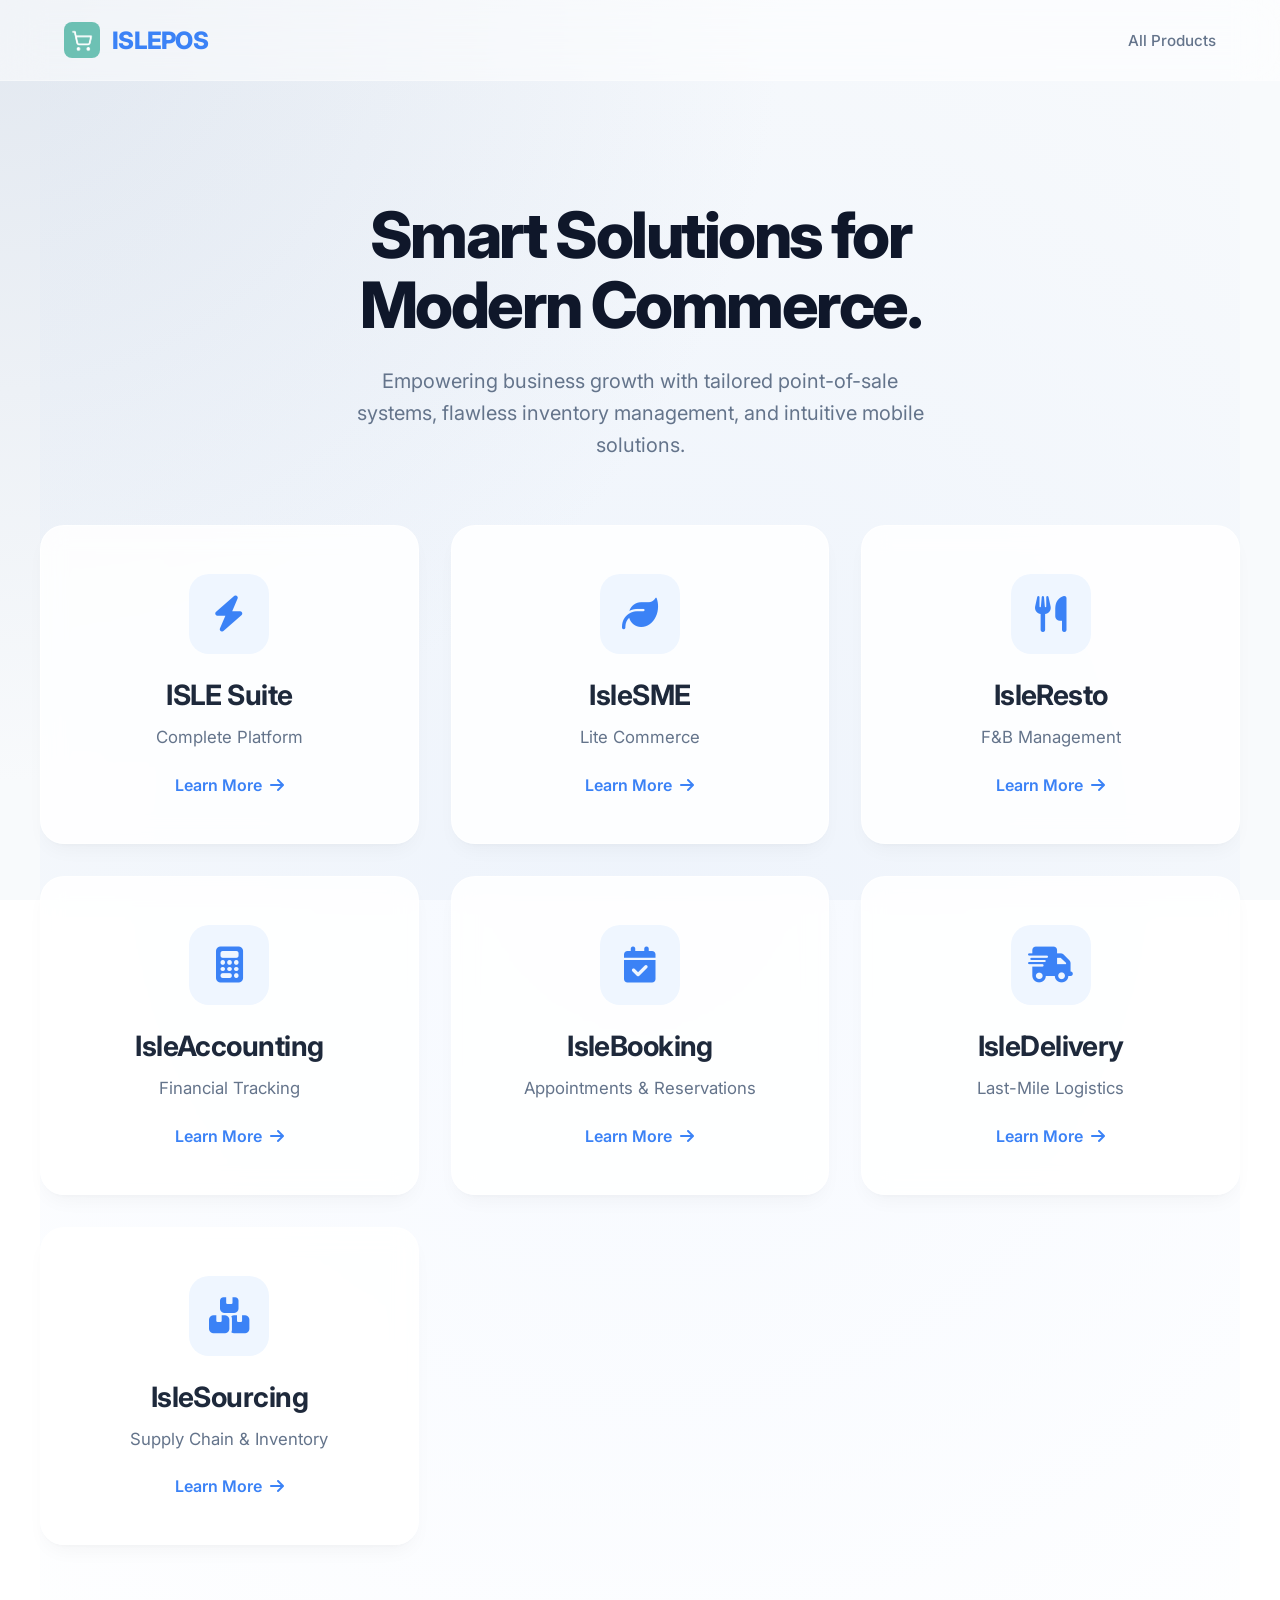
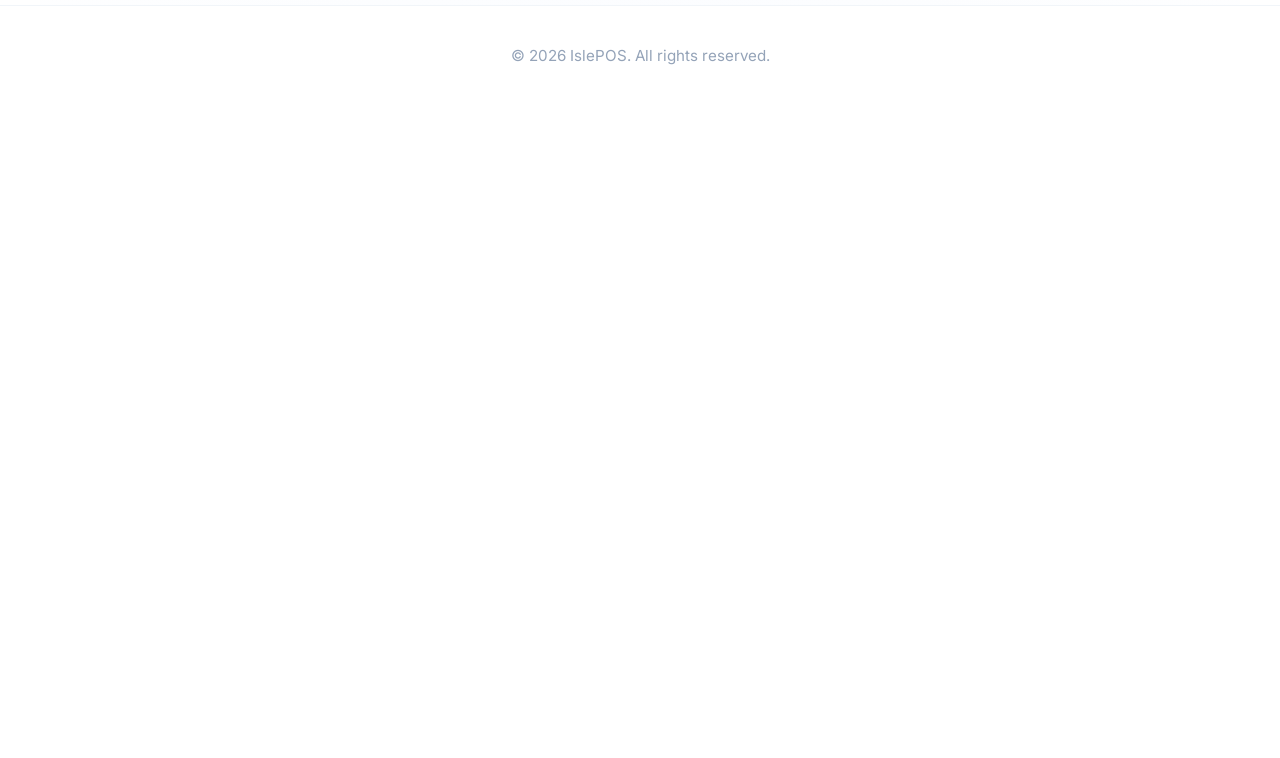
==== index.html @ 45c4bc96 "style: aggressive mobile zoom fix for homepage" ====
<!DOCTYPE html>
<html lang="en">
<head>
    <meta charset="UTF-8">
    <meta name="viewport" content="width=device-width, initial-scale=1.0, maximum-scale=1.0, user-scalable=no, shrink-to-fit=no">
    <title>IslePOS | Smart Solutions for Modern Commerce</title>
    
    <!-- Primary Meta Tags -->
    <meta name="title" content="IslePOS | Smart Solutions for Modern Commerce">
    <meta name="description" content="Empowering your business with seamless point-of-sale and retail management tools. Explore IslePOS and IsleSME.">
    <link rel="canonical" href="https://islepos.com/">
    
    <!-- Open Graph / Facebook -->
    <meta property="og:type" content="website">
    <meta property="og:url" content="https://islepos.com/">
    <meta property="og:title" content="IslePOS | Smart Solutions for Modern Commerce">
    <meta property="og:description" content="Empowering your business with seamless point-of-sale and retail management tools. Explore IslePOS and IsleSME.">
    <meta property="og:image" content="assets/images/islepos_hero.png">
    
    <!-- Twitter -->
    <meta property="twitter:card" content="summary_large_image">
    <meta property="twitter:url" content="https://islepos.com/">
    <meta property="twitter:title" content="IslePOS | Smart Solutions for Modern Commerce">
    <meta property="twitter:description" content="Empowering your business with seamless point-of-sale and retail management tools. Explore IslePOS and IsleSME.">
    <meta property="twitter:image" content="assets/images/islepos_hero.png">

    <!-- Fonts and Icons -->
    <link rel="preconnect" href="https://fonts.googleapis.com">
    <link rel="preconnect" href="https://fonts.gstatic.com" crossorigin>
    <link href="https://fonts.googleapis.com/css2?family=Inter:wght@300;400;500;600;700;800&display=swap" rel="stylesheet">
    <link rel="stylesheet" href="https://cdnjs.cloudflare.com/ajax/libs/font-awesome/6.4.0/css/all.min.css">
    
    <link rel="icon" type="image/png" href="assets/images/logo.png">
    <!-- Custom CSS -->
    <link rel="stylesheet" href="assets/css/style.css">
</head>
<body class="home-page">

    <nav><div class="nav-container">
        <a href="/" class="logo-mark"><img src="assets/images/logo.png" alt="IslePOS Logo" class="site-logo"> ISLEPOS</a>
        <div class="nav-links">
            <a href="/">All Products</a>
        </div>
    </div></nav>
    
    <div class="container hero">
        <h1>Smart Solutions for <br>Modern Commerce.</h1>
        <p class="subtitle">Empowering business growth with tailored point-of-sale systems, flawless inventory management, and intuitive mobile solutions.</p>
        
        <div class="grid">
            <a href="/islepos.html" class="card">
                <div class="icon-box"><i class="fa-solid fa-bolt"></i></div>
                <h3>ISLE Suite</h3>
                <p>Complete Platform</p>
                <span class="btn-link">Learn More <i class="fa-solid fa-arrow-right"></i></span>
            </a>
            
            <a href="/islesme.html" class="card">
                <div class="icon-box"><i class="fa-solid fa-leaf"></i></div>
                <h3>IsleSME</h3>
                <p>Lite Commerce</p>
                <span class="btn-link">Learn More <i class="fa-solid fa-arrow-right"></i></span>
            </a>

            <a href="/isleresto.html" class="card">
                <div class="icon-box"><i class="fa-solid fa-utensils"></i></div>
                <h3>IsleResto</h3>
                <p>F&B Management</p>
                <span class="btn-link">Learn More <i class="fa-solid fa-arrow-right"></i></span>
            </a>

            <a href="/isleaccounting.html" class="card">
                <div class="icon-box"><i class="fa-solid fa-calculator"></i></div>
                <h3>IsleAccounting</h3>
                <p>Financial Tracking</p>
                <span class="btn-link">Learn More <i class="fa-solid fa-arrow-right"></i></span>
            </a>

            <a href="/islebooking.html" class="card">
                <div class="icon-box"><i class="fa-solid fa-calendar-check"></i></div>
                <h3>IsleBooking</h3>
                <p>Appointments & Reservations</p>
                <span class="btn-link">Learn More <i class="fa-solid fa-arrow-right"></i></span>
            </a>

            <a href="/isledelivery.html" class="card">
                <div class="icon-box"><i class="fa-solid fa-truck-fast"></i></div>
                <h3>IsleDelivery</h3>
                <p>Last-Mile Logistics</p>
                <span class="btn-link">Learn More <i class="fa-solid fa-arrow-right"></i></span>
            </a>

            <a href="/islesourcing.html" class="card">
                <div class="icon-box"><i class="fa-solid fa-boxes-stacked"></i></div>
                <h3>IsleSourcing</h3>
                <p>Supply Chain & Inventory</p>
                <span class="btn-link">Learn More <i class="fa-solid fa-arrow-right"></i></span>
            </a>
        </div>
    </div>

    <footer>
        <div class="container">
            &copy; <script>document.write(new Date().getFullYear())</script> IslePOS. All rights reserved.
        </div>
    </footer>

</body>
</html>
---- assets/css/style.css ----
:root {
    --primary: #0f172a;
    --secondary: #1e293b;
    --accent: #3b82f6;
    --accent-hover: #2563eb;
    --bg: #f8fafc;
    --card-bg: rgba(255, 255, 255, 0.85);
    --text-muted: #64748b;
    --gradient-start: #e2e8f0;
    --gradient-end: #f8fafc;
}

* { margin: 0; padding: 0; box-sizing: border-box; }

html, body {
    width: 100%;
    margin: 0;
    padding: 0;
    overflow-x: hidden;
    position: relative;
    -webkit-text-size-adjust: 100%;
}

body {
    font-family: 'Inter', sans-serif;
    background: radial-gradient(circle at top left, var(--gradient-start) 0%, var(--gradient-end) 50%);
    background-attachment: fixed;
    color: var(--primary);
    min-height: 100vh;
    display: flex;
    flex-direction: column;
    scroll-behavior: smooth;
    padding-top: 100px; /* Increased offset for fixed header */
}

.container {
    max-width: 1200px;
    margin: 0 auto;
    padding: 0 24px;
    width: 100%;
}

nav {
    position: fixed;
    top: 0;
    left: 0;
    right: 0;
    z-index: 1000;
    background: rgba(255, 255, 255, 0.5); /* 50% white glass */
    backdrop-filter: blur(20px);
    -webkit-backdrop-filter: blur(20px);
    border-bottom: 1px solid rgba(255, 255, 255, 0.3);
    transition: all 0.3s ease;
}

.nav-container {
    display: flex;
    justify-content: space-between;
    align-items: center;
    padding: 0 24px;
    height: 80px;
    max-width: 1200px;
    margin: 0 auto;
    width: 100%;
}

/* Main navigation wrapper */

.logo-mark {
    font-weight: 800;
    font-size: 1.5rem;
    letter-spacing: -0.03em;
    color: var(--accent);
    text-decoration: none;
    display: inline-flex;
    align-items: center;
    gap: 12px;
    transition: transform 0.2s;
}

.site-logo {
    width: 36px;
    height: 36px;
    object-fit: contain;
    border-radius: 8px; /* optional, to clean up edges */
}

.logo-mark:hover {
    transform: scale(1.02);
}

.nav-links {
    display: flex;
    gap: 32px;
    align-items: center;
}

.nav-links a {
    text-decoration: none;
    color: var(--text-muted);
    font-weight: 500;
    transition: color 0.2s;
    font-size: 0.95rem;
}

.nav-links a:hover, .nav-links a.active {
    color: var(--primary);
}

.hero {
    text-align: center;
    padding: 100px 0 60px 0;
    position: relative;
    width: 100%;
    overflow: visible; /* Changed from hidden to avoid clipping shadows */
}

.hero::before {
    content: '';
    position: absolute;
    top: -50%; left: 0; width: 100%; height: 200%;
    background: radial-gradient(circle at center, rgba(59,130,246,0.05) 0%, rgba(0,0,0,0) 70%);
    z-index: -1; pointer-events: none;
}

h1 {
    font-size: 4rem;
    font-weight: 800;
    letter-spacing: -0.04em;
    margin-bottom: 24px;
    color: var(--primary);
    line-height: 1.1;
}

.subtitle {
    font-size: 1.25rem;
    color: var(--text-muted);
    line-height: 1.6;
    max-width: 600px;
    margin: 0 auto 64px auto;
}

.grid {
    display: grid;
    grid-template-columns: repeat(auto-fit, minmax(300px, 1fr));
    gap: 32px;
    width: 100%;
}

.card {
    background: var(--card-bg);
    backdrop-filter: blur(12px);
    -webkit-backdrop-filter: blur(12px);
    border: 1px solid rgba(255, 255, 255, 0.7);
    padding: 48px 40px;
    border-radius: 24px;
    text-decoration: none;
    color: inherit;
    transition: all 0.4s cubic-bezier(0.16, 1, 0.3, 1);
    display: flex;
    flex-direction: column;
    align-items: center;
    box-shadow: 0 10px 20px -5px rgba(0, 0, 0, 0.04), 0 4px 6px -4px rgba(0, 0, 0, 0.04);
    text-align: center;
    position: relative;
    overflow: hidden;
    flex-grow: 1;
}

.card::before {
    content: '';
    position: absolute;
    top: 0; left: 0; right: 0; height: 4px;
    background: var(--accent);
    opacity: 0;
    transition: opacity 0.3s;
}

.card:hover {
    transform: translateY(-8px);
    background: #ffffff;
    box-shadow: 0 25px 50px -12px rgba(0, 0, 0, 0.12);
    border-color: rgba(59, 130, 246, 0.2);
}

.card:hover::before {
    opacity: 1;
}

.icon-box {
    width: 80px;
    height: 80px;
    background: #eff6ff;
    color: var(--accent);
    border-radius: 20px;
    display: flex;
    align-items: center;
    justify-content: center;
    font-size: 2.25rem;
    margin-bottom: 24px;
    transition: all 0.4s ease;
}

.card:hover .icon-box { background: var(--accent); color: white; transform: scale(1.1) rotate(5deg); }

.card h3 { font-size: 1.75rem; font-weight: 700; margin-bottom: 12px; color: var(--secondary); letter-spacing: -0.02em; }
.card p { font-size: 1.05rem; color: var(--text-muted); line-height: 1.6; margin-bottom: 24px; }
.card .btn-link { font-weight: 600; color: var(--accent); display: inline-flex; align-items: center; gap: 8px; margin-top: auto; }
.card:hover .btn-link { color: var(--accent-hover); }

/* Details Pages Styling */
.page-header {
    padding: 80px 0 60px 0;
    display: grid;
    grid-template-columns: 1fr 1fr;
    gap: 64px;
    align-items: center;
}

.page-header h1 { font-size: 3.5rem; text-align: left; }
.page-header .subtitle { margin-left: 0; text-align: left; max-width: 100%; margin-bottom: 32px; }

.image-wrapper {
    position: relative;
    border-radius: 32px;
    overflow: hidden;
    box-shadow: 0 25px 50px -12px rgba(0, 0, 0, 0.2);
    transition: transform 0.5s cubic-bezier(0.16, 1, 0.3, 1);
}

.image-wrapper:hover {
    transform: scale(1.02);
}

.image-wrapper img {
    width: 100%;
    height: auto;
    border-radius: 32px;
    display: block;
    object-fit: cover;
    aspect-ratio: 4/3;
}

.cta-btn {
    display: inline-flex;
    align-items: center;
    justify-content: center;
    padding: 16px 32px;
    background: var(--accent);
    color: white;
    font-weight: 600;
    font-size: 1.1rem;
    border-radius: 12px;
    text-decoration: none;
    transition: all 0.3s;
    box-shadow: 0 4px 14px 0 rgba(59, 130, 246, 0.39);
}

.cta-btn i { margin-left: 8px; transition: transform 0.3s; }
.cta-btn:hover {
    background: var(--accent-hover);
    transform: translateY(-2px);
    box-shadow: 0 6px 20px rgba(59, 130, 246, 0.23);
}
.cta-btn:hover i { transform: translateX(4px); }

.features {
    background: white;
    padding: 100px 0;
    border-radius: 48px 48px 0 0;
    flex-grow: 1;
    box-shadow: 0 -10px 40px rgba(0, 0, 0, 0.03);
    margin-top: 40px;
}

.section-title {
    text-align: center;
    font-size: 2.5rem;
    color: var(--secondary);
    margin-bottom: 64px;
    letter-spacing: -0.03em;
}

.features-grid {
    display: grid;
    grid-template-columns: repeat(auto-fit, minmax(280px, 1fr));
    gap: 48px 32px;
}

.feature-item {
    display: flex;
    align-items: flex-start;
    gap: 20px;
}

.feature-item .icon {
    width: 56px;
    height: 56px;
    flex-shrink: 0;
    background: #eff6ff;
    color: var(--accent);
    border-radius: 16px;
    display: flex;
    align-items: center;
    justify-content: center;
    font-size: 1.5rem;
}

.feature-text h4 { font-size: 1.25rem; font-weight: 700; margin-bottom: 10px; color: var(--secondary); }
.feature-text p { color: var(--text-muted); font-size: 1.05rem; line-height: 1.6; }

footer {
    background: white;
    padding: 40px 0;
    text-align: center;
    color: #94a3b8;
    font-size: 0.95rem;
    border-top: 1px solid #f1f5f9;
}

@media (max-width: 900px) {
    .page-header { grid-template-columns: 1fr; text-align: center; padding: 40px 0; gap: 40px; }
    .page-header h1 { text-align: center; font-size: 2.5rem; }
    .page-header .subtitle { text-align: center; margin: 0 auto 32px auto; font-size: 1.1rem; }
    
    .hero { padding: 40px 0; }
    .hero h1 { font-size: 2.5rem !important; text-align: center; }
    .hero .subtitle { font-size: 1.1rem !important; text-align: center; margin: 0 auto 48px auto; }

    h1 { font-size: 2.5rem !important; word-break: break-word; }
    h1 br { display: none; }
    .nav-links { display: none; }
    .container { padding: 0 20px; width: 100%; box-sizing: border-box; }
    .grid { grid-template-columns: 1fr; } /* Force single column on mobile for safety */
    .card { padding: 40px 24px; width: 100%; }
}

@media (max-width: 480px) {
    h1 { font-size: 2rem !important; }
    .subtitle { font-size: 1rem !important; }
    .nav-container { height: 72px; }
    body { padding-top: 72px; }
    .hero { padding: 30px 0; }
    .container { padding: 0 16px; }
}
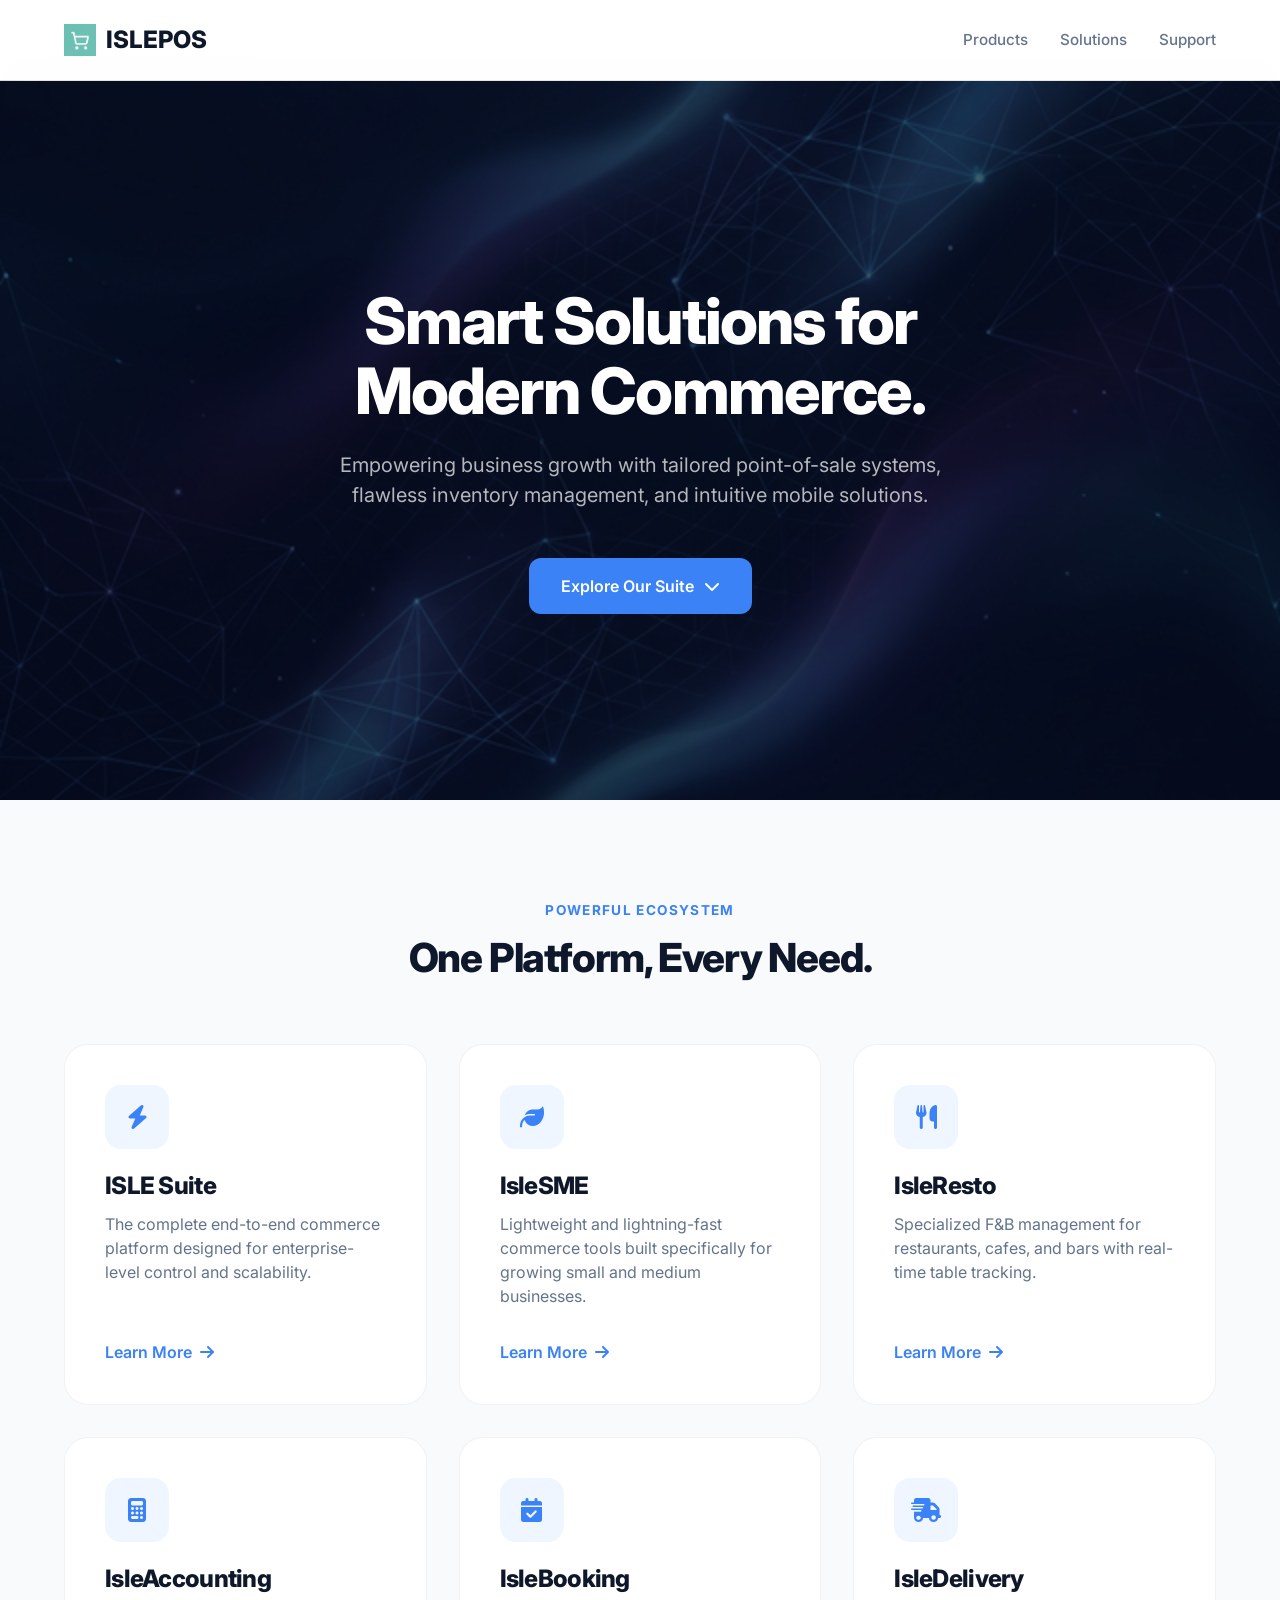
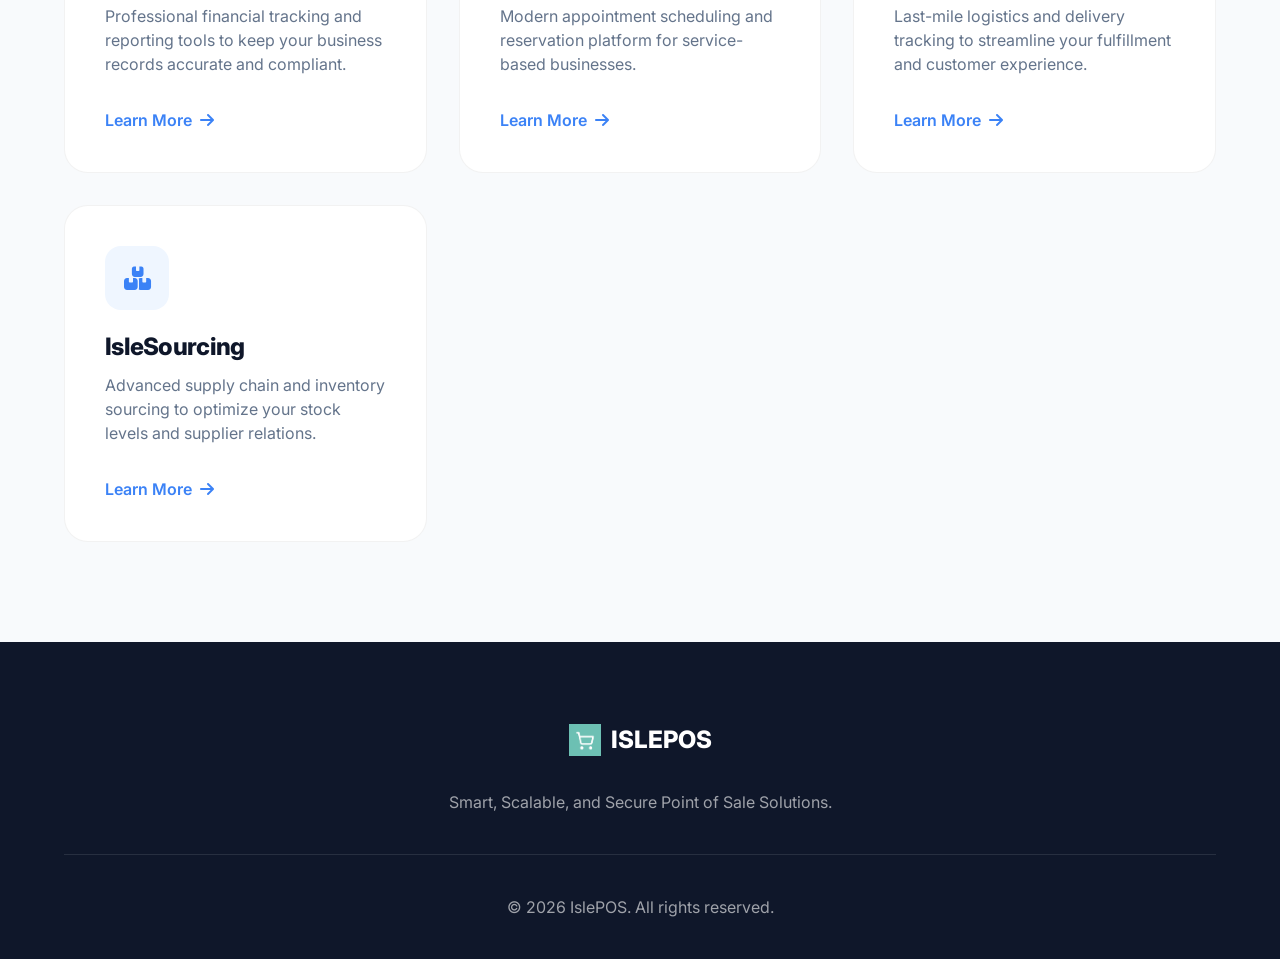
==== commit bf1d481b: "feat: complete overhaul of landing page with premium look and hero imagery" ====
--- a/index.html
+++ b/index.html
@@ -7,101 +7,124 @@
     
     <!-- Primary Meta Tags -->
     <meta name="title" content="IslePOS | Smart Solutions for Modern Commerce">
-    <meta name="description" content="Empowering your business with seamless point-of-sale and retail management tools. Explore IslePOS and IsleSME.">
+    <meta name="description" content="Empowering your business with seamless point-of-sale and retail management tools. Explore IslePOS, IsleSME, and more.">
     <link rel="canonical" href="https://islepos.com/">
     
     <!-- Open Graph / Facebook -->
     <meta property="og:type" content="website">
     <meta property="og:url" content="https://islepos.com/">
     <meta property="og:title" content="IslePOS | Smart Solutions for Modern Commerce">
-    <meta property="og:description" content="Empowering your business with seamless point-of-sale and retail management tools. Explore IslePOS and IsleSME.">
+    <meta property="og:description" content="Empowering your business with seamless point-of-sale and retail management tools. Explore IslePOS, IsleSME, and more.">
     <meta property="og:image" content="assets/images/islepos_hero.png">
     
-    <!-- Twitter -->
-    <meta property="twitter:card" content="summary_large_image">
-    <meta property="twitter:url" content="https://islepos.com/">
-    <meta property="twitter:title" content="IslePOS | Smart Solutions for Modern Commerce">
-    <meta property="twitter:description" content="Empowering your business with seamless point-of-sale and retail management tools. Explore IslePOS and IsleSME.">
-    <meta property="twitter:image" content="assets/images/islepos_hero.png">
-
     <!-- Fonts and Icons -->
     <link rel="preconnect" href="https://fonts.googleapis.com">
     <link rel="preconnect" href="https://fonts.gstatic.com" crossorigin>
-    <link href="https://fonts.googleapis.com/css2?family=Inter:wght@300;400;500;600;700;800&display=swap" rel="stylesheet">
+    <link href="https://fonts.googleapis.com/css2?family=Inter:wght@400;500;600;700;800&display=swap" rel="stylesheet">
     <link rel="stylesheet" href="https://cdnjs.cloudflare.com/ajax/libs/font-awesome/6.4.0/css/all.min.css">
     
     <link rel="icon" type="image/png" href="assets/images/logo.png">
-    <!-- Custom CSS -->
     <link rel="stylesheet" href="assets/css/style.css">
 </head>
 <body class="home-page">
 
-    <nav><div class="nav-container">
-        <a href="/" class="logo-mark"><img src="assets/images/logo.png" alt="IslePOS Logo" class="site-logo"> ISLEPOS</a>
-        <div class="nav-links">
-            <a href="/">All Products</a>
+    <nav>
+        <div class="nav-container">
+            <a href="/" class="logo-mark">
+                <img src="assets/images/logo.png" alt="IslePOS Logo" class="site-logo"> 
+                ISLEPOS
+            </a>
+            <div class="nav-links">
+                <a href="#suite">Products</a>
+                <a href="/islepos.html">Solutions</a>
+                <a href="mailto:contact@islepos.com">Support</a>
+            </div>
         </div>
-    </div></nav>
-    
-    <div class="container hero">
-        <h1>Smart Solutions for <br>Modern Commerce.</h1>
-        <p class="subtitle">Empowering business growth with tailored point-of-sale systems, flawless inventory management, and intuitive mobile solutions.</p>
-        
-        <div class="grid">
-            <a href="/islepos.html" class="card">
-                <div class="icon-box"><i class="fa-solid fa-bolt"></i></div>
-                <h3>ISLE Suite</h3>
-                <p>Complete Platform</p>
-                <span class="btn-link">Learn More <i class="fa-solid fa-arrow-right"></i></span>
-            </a>
+    </nav>
+
+    <section class="hero-section">
+        <img src="assets/images/hero-bg.png" alt="" class="hero-bg">
+        <div class="container hero-content">
+            <h1>Smart Solutions for Modern Commerce.</h1>
+            <p class="subtitle">Empowering business growth with tailored point-of-sale systems, flawless inventory management, and intuitive mobile solutions.</p>
+            <a href="#suite" class="cta-btn">Explore Our Suite <i class="fa-solid fa-chevron-down" style="margin-left: 10px;"></i></a>
+        </div>
+    </section>
+
+    <section id="suite" class="product-section">
+        <div class="container">
+            <span class="section-tag">Powerful Ecosystem</span>
+            <h2 class="section-title">One Platform, Every Need.</h2>
             
-            <a href="/islesme.html" class="card">
-                <div class="icon-box"><i class="fa-solid fa-leaf"></i></div>
-                <h3>IsleSME</h3>
-                <p>Lite Commerce</p>
-                <span class="btn-link">Learn More <i class="fa-solid fa-arrow-right"></i></span>
-            </a>
+            <div class="grid">
+                <!-- ISLE Suite -->
+                <a href="/islepos.html" class="card">
+                    <div class="icon-box"><i class="fa-solid fa-bolt"></i></div>
+                    <h3>ISLE Suite</h3>
+                    <p>The complete end-to-end commerce platform designed for enterprise-level control and scalability.</p>
+                    <span class="learn-more">Learn More <i class="fa-solid fa-arrow-right"></i></span>
+                </a>
+                
+                <!-- IsleSME -->
+                <a href="/islesme.html" class="card">
+                    <div class="icon-box"><i class="fa-solid fa-leaf"></i></div>
+                    <h3>IsleSME</h3>
+                    <p>Lightweight and lightning-fast commerce tools built specifically for growing small and medium businesses.</p>
+                    <span class="learn-more">Learn More <i class="fa-solid fa-arrow-right"></i></span>
+                </a>
 
-            <a href="/isleresto.html" class="card">
-                <div class="icon-box"><i class="fa-solid fa-utensils"></i></div>
-                <h3>IsleResto</h3>
-                <p>F&B Management</p>
-                <span class="btn-link">Learn More <i class="fa-solid fa-arrow-right"></i></span>
-            </a>
+                <!-- IsleResto -->
+                <a href="/isleresto.html" class="card">
+                    <div class="icon-box"><i class="fa-solid fa-utensils"></i></div>
+                    <h3>IsleResto</h3>
+                    <p>Specialized F&B management for restaurants, cafes, and bars with real-time table tracking.</p>
+                    <span class="learn-more">Learn More <i class="fa-solid fa-arrow-right"></i></span>
+                </a>
 
-            <a href="/isleaccounting.html" class="card">
-                <div class="icon-box"><i class="fa-solid fa-calculator"></i></div>
-                <h3>IsleAccounting</h3>
-                <p>Financial Tracking</p>
-                <span class="btn-link">Learn More <i class="fa-solid fa-arrow-right"></i></span>
-            </a>
+                <!-- IsleAccounting -->
+                <a href="/isleaccounting.html" class="card">
+                    <div class="icon-box"><i class="fa-solid fa-calculator"></i></div>
+                    <h3>IsleAccounting</h3>
+                    <p>Professional financial tracking and reporting tools to keep your business records accurate and compliant.</p>
+                    <span class="learn-more">Learn More <i class="fa-solid fa-arrow-right"></i></span>
+                </a>
 
-            <a href="/islebooking.html" class="card">
-                <div class="icon-box"><i class="fa-solid fa-calendar-check"></i></div>
-                <h3>IsleBooking</h3>
-                <p>Appointments & Reservations</p>
-                <span class="btn-link">Learn More <i class="fa-solid fa-arrow-right"></i></span>
-            </a>
+                <!-- IsleBooking -->
+                <a href="/islebooking.html" class="card">
+                    <div class="icon-box"><i class="fa-solid fa-calendar-check"></i></div>
+                    <h3>IsleBooking</h3>
+                    <p>Modern appointment scheduling and reservation platform for service-based businesses.</p>
+                    <span class="learn-more">Learn More <i class="fa-solid fa-arrow-right"></i></span>
+                </a>
 
-            <a href="/isledelivery.html" class="card">
-                <div class="icon-box"><i class="fa-solid fa-truck-fast"></i></div>
-                <h3>IsleDelivery</h3>
-                <p>Last-Mile Logistics</p>
-                <span class="btn-link">Learn More <i class="fa-solid fa-arrow-right"></i></span>
-            </a>
+                <!-- IsleDelivery -->
+                <a href="/isledelivery.html" class="card">
+                    <div class="icon-box"><i class="fa-solid fa-truck-fast"></i></div>
+                    <h3>IsleDelivery</h3>
+                    <p>Last-mile logistics and delivery tracking to streamline your fulfillment and customer experience.</p>
+                    <span class="learn-more">Learn More <i class="fa-solid fa-arrow-right"></i></span>
+                </a>
 
-            <a href="/islesourcing.html" class="card">
-                <div class="icon-box"><i class="fa-solid fa-boxes-stacked"></i></div>
-                <h3>IsleSourcing</h3>
-                <p>Supply Chain & Inventory</p>
-                <span class="btn-link">Learn More <i class="fa-solid fa-arrow-right"></i></span>
-            </a>
+                <!-- IsleSourcing -->
+                <a href="/islesourcing.html" class="card">
+                    <div class="icon-box"><i class="fa-solid fa-boxes-stacked"></i></div>
+                    <h3>IsleSourcing</h3>
+                    <p>Advanced supply chain and inventory sourcing to optimize your stock levels and supplier relations.</p>
+                    <span class="learn-more">Learn More <i class="fa-solid fa-arrow-right"></i></span>
+                </a>
+            </div>
         </div>
-    </div>
+    </section>
 
     <footer>
         <div class="container">
-            &copy; <script>document.write(new Date().getFullYear())</script> IslePOS. All rights reserved.
+            <a href="/" class="logo-mark">
+                <img src="assets/images/logo.png" alt="IslePOS Logo" class="site-logo"> 
+                ISLEPOS
+            </a>
+            <p>Smart, Scalable, and Secure Point of Sale Solutions.</p>
+            <div class="footer-divider"></div>
+            <p>&copy; <script>document.write(new Date().getFullYear())</script> IslePOS. All rights reserved.</p>
         </div>
     </footer>
 
--- a/assets/css/style.css
+++ b/assets/css/style.css
@@ -1,16 +1,25 @@
 :root {
     --primary: #0f172a;
-    --secondary: #1e293b;
+    --primary-light: #1e293b;
     --accent: #3b82f6;
+    --accent-glow: rgba(59, 130, 246, 0.5);
     --accent-hover: #2563eb;
-    --bg: #f8fafc;
-    --card-bg: rgba(255, 255, 255, 0.85);
+    --bg: #ffffff;
+    --bg-alt: #f8fafc;
+    --text: #0f172a;
     --text-muted: #64748b;
-    --gradient-start: #e2e8f0;
-    --gradient-end: #f8fafc;
-}
-
-* { margin: 0; padding: 0; box-sizing: border-box; }
+    --glass: rgba(255, 255, 255, 0.7);
+    --glass-border: rgba(255, 255, 255, 0.3);
+    --header-height: 80px;
+    --transition: all 0.4s cubic-bezier(0.16, 1, 0.3, 1);
+}
+
+/* Global Reset & Base */
+* {
+    margin: 0;
+    padding: 0;
+    box-sizing: border-box;
+}
 
 html, body {
     width: 100%;
@@ -22,15 +31,12 @@
 }
 
 body {
-    font-family: 'Inter', sans-serif;
-    background: radial-gradient(circle at top left, var(--gradient-start) 0%, var(--gradient-end) 50%);
-    background-attachment: fixed;
-    color: var(--primary);
-    min-height: 100vh;
-    display: flex;
-    flex-direction: column;
-    scroll-behavior: smooth;
-    padding-top: 100px; /* Increased offset for fixed header */
+    font-family: 'Inter', system-ui, -apple-system, sans-serif;
+    color: var(--text);
+    background-color: var(--bg);
+    line-height: 1.5;
+    -webkit-font-smoothing: antialiased;
+    padding-top: var(--header-height);
 }
 
 .container {
@@ -40,192 +46,267 @@
     width: 100%;
 }
 
+/* Typography */
+h1, h2, h3, h4 {
+    color: var(--primary);
+    font-weight: 800;
+    letter-spacing: -0.03em;
+    line-height: 1.1;
+}
+
+/* Navigation */
 nav {
     position: fixed;
     top: 0;
     left: 0;
     right: 0;
     z-index: 1000;
-    background: rgba(255, 255, 255, 0.5); /* 50% white glass */
+    background: var(--glass);
     backdrop-filter: blur(20px);
     -webkit-backdrop-filter: blur(20px);
-    border-bottom: 1px solid rgba(255, 255, 255, 0.3);
-    transition: all 0.3s ease;
+    border-bottom: 1px solid var(--glass-border);
+    transition: var(--transition);
 }
 
 .nav-container {
     display: flex;
     justify-content: space-between;
     align-items: center;
-    padding: 0 24px;
-    height: 80px;
+    height: var(--header-height);
     max-width: 1200px;
     margin: 0 auto;
-    width: 100%;
-}
-
-/* Main navigation wrapper */
+    padding: 0 24px;
+}
 
 .logo-mark {
     font-weight: 800;
     font-size: 1.5rem;
-    letter-spacing: -0.03em;
-    color: var(--accent);
+    color: var(--primary);
     text-decoration: none;
-    display: inline-flex;
-    align-items: center;
-    gap: 12px;
-    transition: transform 0.2s;
+    display: flex;
+    align-items: center;
+    gap: 10px;
 }
 
 .site-logo {
-    width: 36px;
-    height: 36px;
+    width: 32px;
+    height: 32px;
     object-fit: contain;
-    border-radius: 8px; /* optional, to clean up edges */
-}
-
-.logo-mark:hover {
-    transform: scale(1.02);
 }
 
 .nav-links {
     display: flex;
-    gap: 32px;
-    align-items: center;
+    gap: 2rem;
 }
 
 .nav-links a {
     text-decoration: none;
     color: var(--text-muted);
     font-weight: 500;
+    font-size: 0.95rem;
     transition: color 0.2s;
+}
+
+.nav-links a:hover {
+    color: var(--primary);
+}
+
+/* Hero Section */
+.hero-section {
+    position: relative;
+    padding: 120px 0 100px;
+    min-height: 80vh;
+    display: flex;
+    align-items: center;
+    background: #020617;
+    color: white;
+    text-align: center;
+    overflow: hidden;
+}
+
+.hero-bg {
+    position: absolute;
+    top: 0;
+    left: 0;
+    width: 100%;
+    height: 100%;
+    object-fit: cover;
+    opacity: 0.4;
+    z-index: 0;
+}
+
+.hero-content {
+    position: relative;
+    z-index: 1;
+    max-width: 800px;
+    margin: 0 auto;
+}
+
+.hero-section h1 {
+    color: white;
+    font-size: Clamp(2.5rem, 5vw, 4.5rem);
+    margin-bottom: 1.5rem;
+}
+
+.hero-section .subtitle {
+    font-size: 1.25rem;
+    color: rgba(255, 255, 255, 0.7);
+    margin-bottom: 3rem;
+    max-width: 650px;
+    margin-left: auto;
+    margin-right: auto;
+}
+
+/* Product Grid */
+.product-section {
+    padding: 100px 0;
+    background: var(--bg-alt);
+}
+
+.section-tag {
+    display: block;
+    text-align: center;
+    color: var(--accent);
+    font-weight: 700;
+    text-transform: uppercase;
+    font-size: 0.85rem;
+    letter-spacing: 0.1em;
+    margin-bottom: 1rem;
+}
+
+.section-title {
+    text-align: center;
+    font-size: 2.5rem;
+    margin-bottom: 4rem;
+}
+
+.features-grid {
+    display: grid;
+    grid-template-columns: repeat(auto-fit, minmax(280px, 1fr));
+    gap: 3rem;
+}
+
+.feature-item {
+    display: flex;
+    flex-direction: column;
+    gap: 1.5rem;
+}
+
+.feature-item .icon {
+    width: 48px;
+    height: 48px;
+    background: #eff6ff;
+    color: var(--accent);
+    border-radius: 12px;
+    display: flex;
+    align-items: center;
+    justify-content: center;
+    font-size: 1.25rem;
+}
+
+.feature-text h4 {
+    font-size: 1.25rem;
+    margin-bottom: 0.75rem;
+}
+
+.feature-text p {
+    color: var(--text-muted);
     font-size: 0.95rem;
-}
-
-.nav-links a:hover, .nav-links a.active {
-    color: var(--primary);
-}
-
-.hero {
-    text-align: center;
-    padding: 100px 0 60px 0;
-    position: relative;
-    width: 100%;
-    overflow: visible; /* Changed from hidden to avoid clipping shadows */
-}
-
-.hero::before {
-    content: '';
-    position: absolute;
-    top: -50%; left: 0; width: 100%; height: 200%;
-    background: radial-gradient(circle at center, rgba(59,130,246,0.05) 0%, rgba(0,0,0,0) 70%);
-    z-index: -1; pointer-events: none;
-}
-
-h1 {
-    font-size: 4rem;
-    font-weight: 800;
-    letter-spacing: -0.04em;
-    margin-bottom: 24px;
-    color: var(--primary);
-    line-height: 1.1;
-}
-
-.subtitle {
-    font-size: 1.25rem;
-    color: var(--text-muted);
-    line-height: 1.6;
-    max-width: 600px;
-    margin: 0 auto 64px auto;
 }
 
 .grid {
     display: grid;
-    grid-template-columns: repeat(auto-fit, minmax(300px, 1fr));
-    gap: 32px;
-    width: 100%;
+    grid-template-columns: repeat(auto-fit, minmax(320px, 1fr));
+    gap: 2rem;
 }
 
 .card {
-    background: var(--card-bg);
-    backdrop-filter: blur(12px);
-    -webkit-backdrop-filter: blur(12px);
-    border: 1px solid rgba(255, 255, 255, 0.7);
-    padding: 48px 40px;
+    background: white;
     border-radius: 24px;
+    padding: 40px;
     text-decoration: none;
     color: inherit;
-    transition: all 0.4s cubic-bezier(0.16, 1, 0.3, 1);
+    border: 1px solid rgba(0, 0, 0, 0.05);
+    transition: var(--transition);
     display: flex;
     flex-direction: column;
-    align-items: center;
-    box-shadow: 0 10px 20px -5px rgba(0, 0, 0, 0.04), 0 4px 6px -4px rgba(0, 0, 0, 0.04);
-    text-align: center;
-    position: relative;
-    overflow: hidden;
-    flex-grow: 1;
-}
-
-.card::before {
-    content: '';
-    position: absolute;
-    top: 0; left: 0; right: 0; height: 4px;
-    background: var(--accent);
-    opacity: 0;
-    transition: opacity 0.3s;
+    height: 100%;
+    position: relative;
 }
 
 .card:hover {
-    transform: translateY(-8px);
-    background: #ffffff;
-    box-shadow: 0 25px 50px -12px rgba(0, 0, 0, 0.12);
-    border-color: rgba(59, 130, 246, 0.2);
-}
-
-.card:hover::before {
-    opacity: 1;
+    transform: translateY(-10px);
+    box-shadow: 0 30px 60px -15px rgba(15, 23, 42, 0.1);
+    border-color: var(--accent);
 }
 
 .icon-box {
-    width: 80px;
-    height: 80px;
+    width: 64px;
+    height: 64px;
     background: #eff6ff;
     color: var(--accent);
-    border-radius: 20px;
+    border-radius: 16px;
     display: flex;
     align-items: center;
     justify-content: center;
-    font-size: 2.25rem;
+    font-size: 1.5rem;
     margin-bottom: 24px;
-    transition: all 0.4s ease;
-}
-
-.card:hover .icon-box { background: var(--accent); color: white; transform: scale(1.1) rotate(5deg); }
-
-.card h3 { font-size: 1.75rem; font-weight: 700; margin-bottom: 12px; color: var(--secondary); letter-spacing: -0.02em; }
-.card p { font-size: 1.05rem; color: var(--text-muted); line-height: 1.6; margin-bottom: 24px; }
-.card .btn-link { font-weight: 600; color: var(--accent); display: inline-flex; align-items: center; gap: 8px; margin-top: auto; }
-.card:hover .btn-link { color: var(--accent-hover); }
-
-/* Details Pages Styling */
+    transition: var(--transition);
+}
+
+.card:hover .icon-box {
+    background: var(--accent);
+    color: white;
+}
+
+.card h3 {
+    font-size: 1.5rem;
+    margin-bottom: 12px;
+}
+
+.card p {
+    color: var(--text-muted);
+    font-size: 1rem;
+    margin-bottom: 2rem;
+    flex-grow: 1;
+}
+
+.card .learn-more {
+    font-weight: 600;
+    color: var(--accent);
+    display: flex;
+    align-items: center;
+    gap: 8px;
+}
+
+/* Detail Sections (Formerly Page Header) */
 .page-header {
-    padding: 80px 0 60px 0;
+    padding: 100px 0;
     display: grid;
     grid-template-columns: 1fr 1fr;
-    gap: 64px;
-    align-items: center;
-}
-
-.page-header h1 { font-size: 3.5rem; text-align: left; }
-.page-header .subtitle { margin-left: 0; text-align: left; max-width: 100%; margin-bottom: 32px; }
+    gap: 4rem;
+    align-items: center;
+}
+
+.page-header h1 {
+    font-size: Clamp(2rem, 4vw, 3.5rem);
+    margin-bottom: 1.5rem;
+    text-align: left;
+}
+
+.page-header .subtitle {
+    margin-left: 0;
+    text-align: left;
+    max-width: 100%;
+    margin-bottom: 2rem;
+}
 
 .image-wrapper {
     position: relative;
     border-radius: 32px;
     overflow: hidden;
-    box-shadow: 0 25px 50px -12px rgba(0, 0, 0, 0.2);
-    transition: transform 0.5s cubic-bezier(0.16, 1, 0.3, 1);
+    box-shadow: 0 40px 80px -20px rgba(15, 23, 42, 0.2);
+    transition: var(--transition);
 }
 
 .image-wrapper:hover {
@@ -235,111 +316,67 @@
 .image-wrapper img {
     width: 100%;
     height: auto;
-    border-radius: 32px;
     display: block;
     object-fit: cover;
     aspect-ratio: 4/3;
 }
 
+.features {
+    background: var(--bg-alt);
+    padding: 100px 0;
+    border-radius: 64px 64px 0 0;
+    margin-top: 40px;
+    box-shadow: 0 -20px 40px rgba(0, 0, 0, 0.02);
+}
+
 .cta-btn {
     display: inline-flex;
     align-items: center;
-    justify-content: center;
     padding: 16px 32px;
     background: var(--accent);
     color: white;
     font-weight: 600;
-    font-size: 1.1rem;
     border-radius: 12px;
     text-decoration: none;
-    transition: all 0.3s;
-    box-shadow: 0 4px 14px 0 rgba(59, 130, 246, 0.39);
-}
-
-.cta-btn i { margin-left: 8px; transition: transform 0.3s; }
+    transition: var(--transition);
+}
+
 .cta-btn:hover {
     background: var(--accent-hover);
     transform: translateY(-2px);
-    box-shadow: 0 6px 20px rgba(59, 130, 246, 0.23);
-}
-.cta-btn:hover i { transform: translateX(4px); }
-
-.features {
-    background: white;
-    padding: 100px 0;
-    border-radius: 48px 48px 0 0;
-    flex-grow: 1;
-    box-shadow: 0 -10px 40px rgba(0, 0, 0, 0.03);
-    margin-top: 40px;
-}
-
-.section-title {
+    box-shadow: 0 20px 40px -10px var(--accent-glow);
+}
+
+/* Footer */
+footer {
+    padding: 80px 0 40px;
+    background: var(--primary);
+    color: rgba(255, 255, 255, 0.6);
     text-align: center;
-    font-size: 2.5rem;
-    color: var(--secondary);
-    margin-bottom: 64px;
-    letter-spacing: -0.03em;
-}
-
-.features-grid {
-    display: grid;
-    grid-template-columns: repeat(auto-fit, minmax(280px, 1fr));
-    gap: 48px 32px;
-}
-
-.feature-item {
-    display: flex;
-    align-items: flex-start;
-    gap: 20px;
-}
-
-.feature-item .icon {
-    width: 56px;
-    height: 56px;
-    flex-shrink: 0;
-    background: #eff6ff;
-    color: var(--accent);
-    border-radius: 16px;
-    display: flex;
-    align-items: center;
+}
+
+footer .logo-mark {
+    color: white;
     justify-content: center;
-    font-size: 1.5rem;
-}
-
-.feature-text h4 { font-size: 1.25rem; font-weight: 700; margin-bottom: 10px; color: var(--secondary); }
-.feature-text p { color: var(--text-muted); font-size: 1.05rem; line-height: 1.6; }
-
-footer {
-    background: white;
-    padding: 40px 0;
-    text-align: center;
-    color: #94a3b8;
-    font-size: 0.95rem;
-    border-top: 1px solid #f1f5f9;
-}
-
+    margin-bottom: 2rem;
+}
+
+.footer-divider {
+    height: 1px;
+    background: rgba(255, 255, 255, 0.1);
+    margin: 40px 0;
+}
+
+/* Mobile Adjustments */
 @media (max-width: 900px) {
-    .page-header { grid-template-columns: 1fr; text-align: center; padding: 40px 0; gap: 40px; }
-    .page-header h1 { text-align: center; font-size: 2.5rem; }
-    .page-header .subtitle { text-align: center; margin: 0 auto 32px auto; font-size: 1.1rem; }
-    
-    .hero { padding: 40px 0; }
-    .hero h1 { font-size: 2.5rem !important; text-align: center; }
-    .hero .subtitle { font-size: 1.1rem !important; text-align: center; margin: 0 auto 48px auto; }
-
-    h1 { font-size: 2.5rem !important; word-break: break-word; }
-    h1 br { display: none; }
     .nav-links { display: none; }
-    .container { padding: 0 20px; width: 100%; box-sizing: border-box; }
-    .grid { grid-template-columns: 1fr; } /* Force single column on mobile for safety */
-    .card { padding: 40px 24px; width: 100%; }
-}
-
-@media (max-width: 480px) {
-    h1 { font-size: 2rem !important; }
-    .subtitle { font-size: 1rem !important; }
-    .nav-container { height: 72px; }
-    body { padding-top: 72px; }
-    .hero { padding: 30px 0; }
-    .container { padding: 0 16px; }
-}
+    .detail-hero { grid-template-columns: 1fr; text-align: center; }
+    .detail-content h1 { font-size: 2.5rem; }
+}
+
+@media (max-width: 600px) {
+    .grid { grid-template-columns: 1fr; }
+    .hero-section { padding: 80px 0; }
+    .section-title { font-size: 2rem; }
+    .card { padding: 32px; }
+}
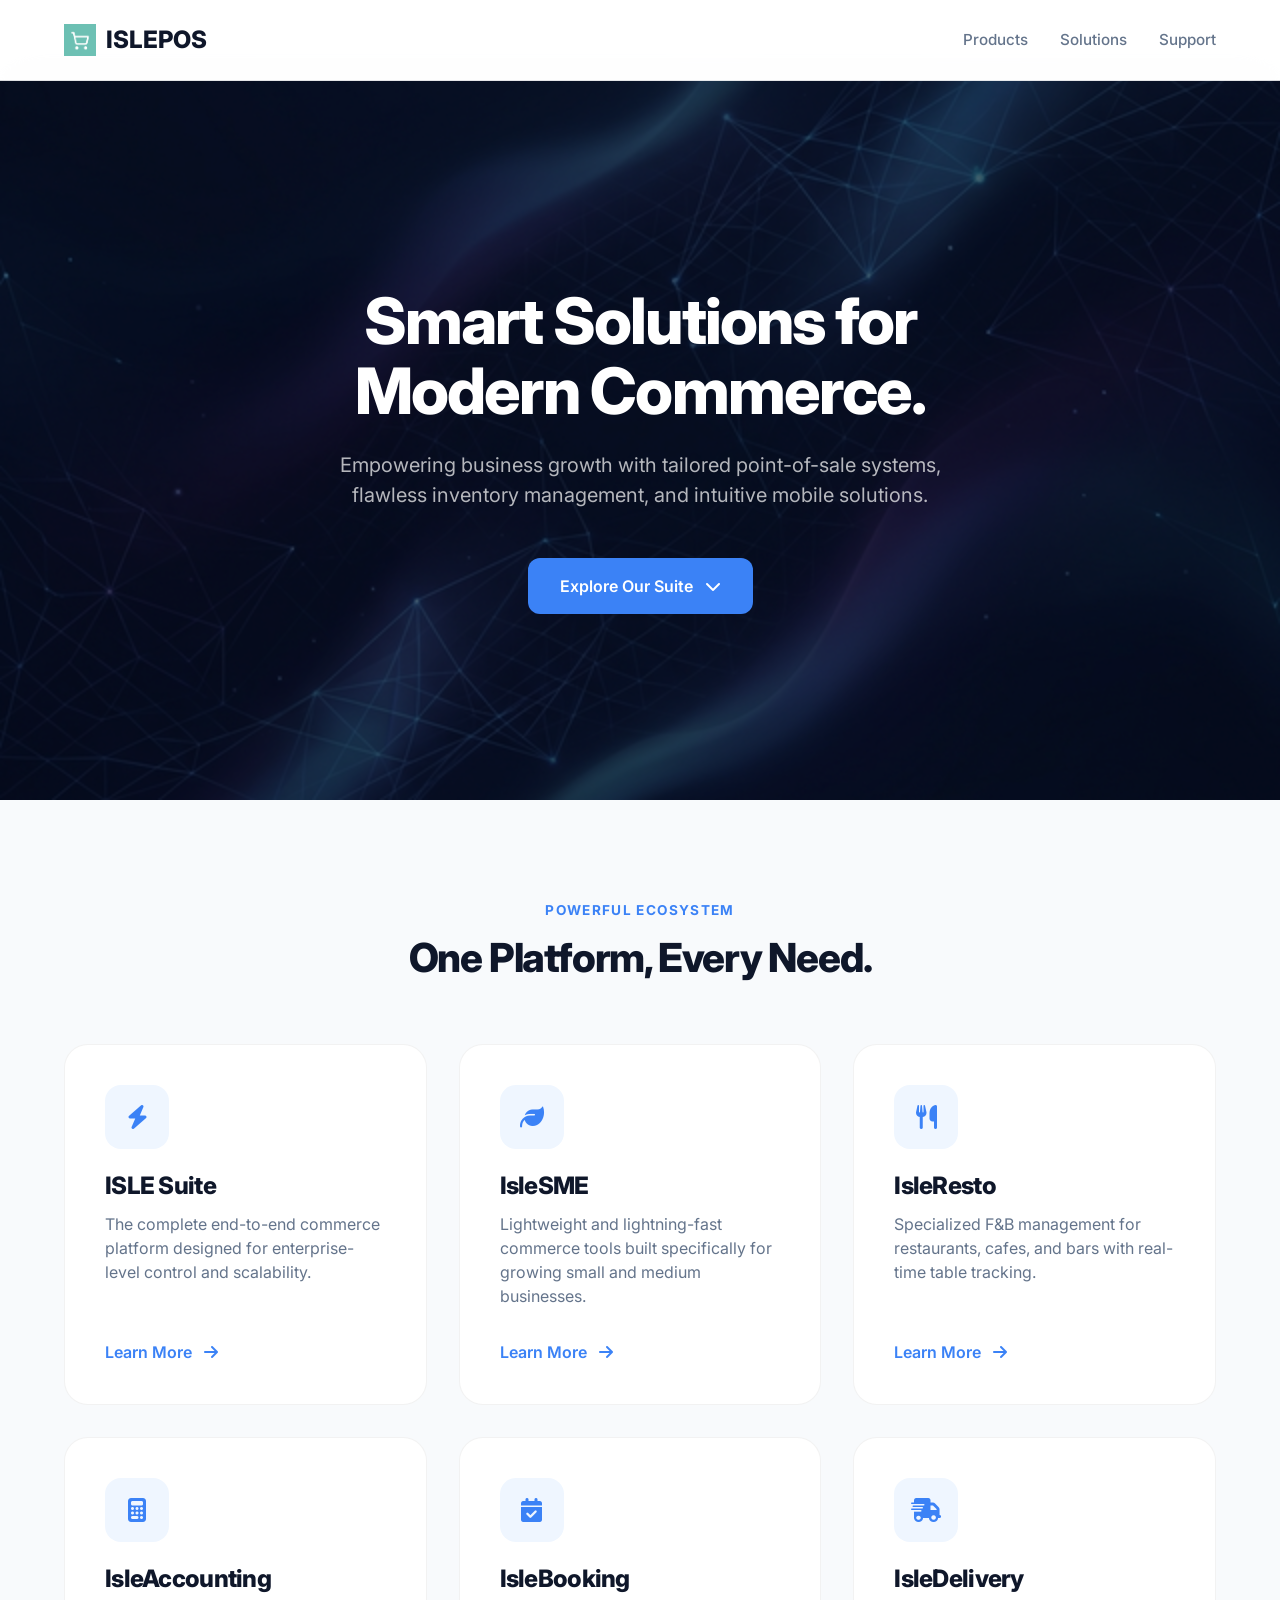
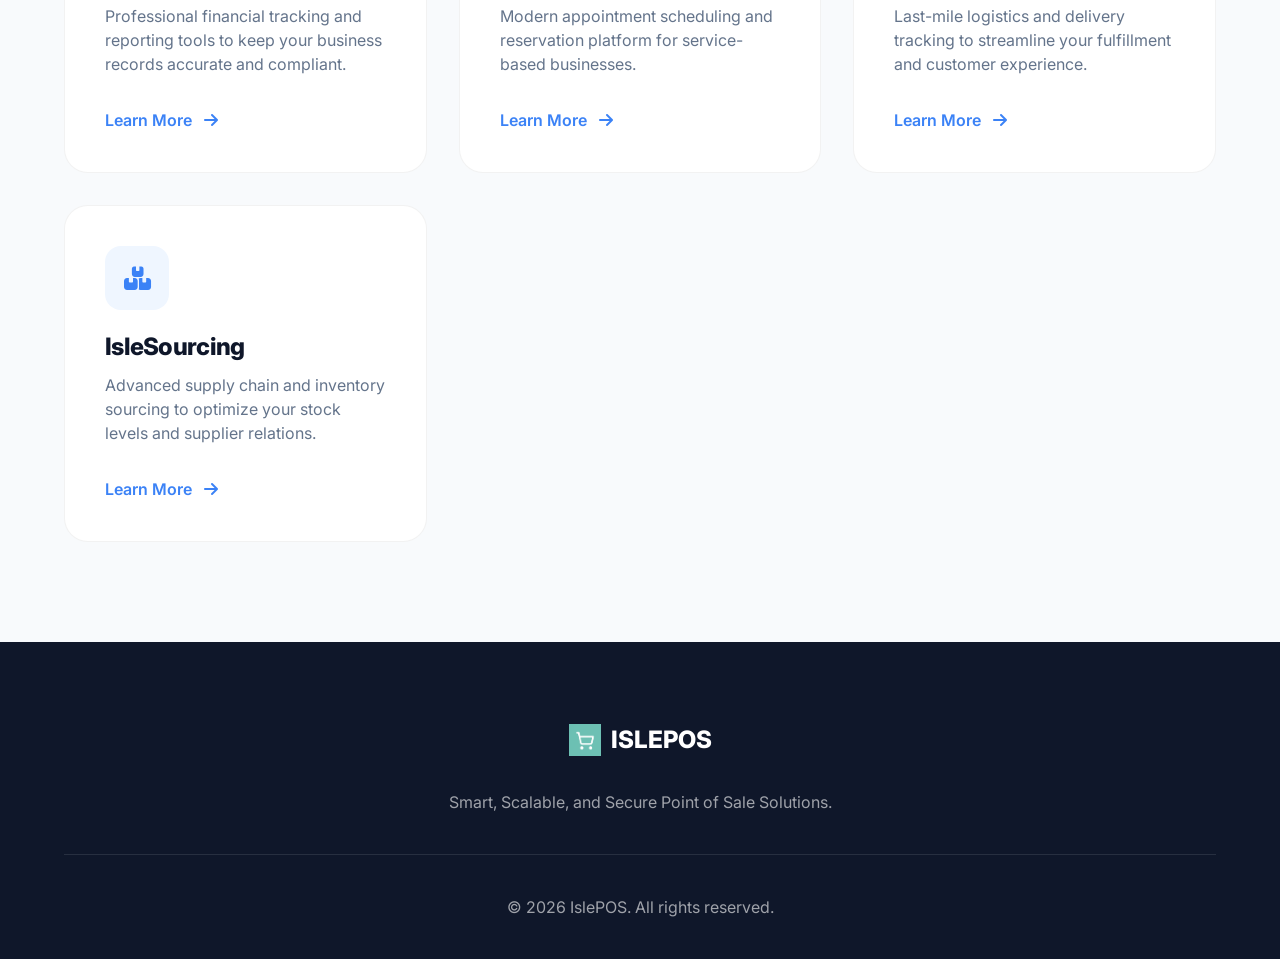
==== commit 7110deb8: "style: fix icon spacing in buttons and links globally" ====
--- a/index.html
+++ b/index.html
@@ -47,7 +47,7 @@
         <div class="container hero-content">
             <h1>Smart Solutions for Modern Commerce.</h1>
             <p class="subtitle">Empowering business growth with tailored point-of-sale systems, flawless inventory management, and intuitive mobile solutions.</p>
-            <a href="#suite" class="cta-btn">Explore Our Suite <i class="fa-solid fa-chevron-down" style="margin-left: 10px;"></i></a>
+            <a href="#suite" class="cta-btn">Explore Our Suite <i class="fa-solid fa-chevron-down" ></i></a>
         </div>
     </section>
 
--- a/assets/css/style.css
+++ b/assets/css/style.css
@@ -39,6 +39,11 @@
     padding-top: var(--header-height);
 }
 
+/* Explicitly add more breathing room for detail pages */
+body:not(.home-page) {
+    padding-top: calc(var(--header-height) + 40px);
+}
+
 .container {
     max-width: 1200px;
     margin: 0 auto;
@@ -276,7 +281,15 @@
     color: var(--accent);
     display: flex;
     align-items: center;
-    gap: 8px;
+    gap: 12px;
+}
+
+.cta-btn i {
+    transition: transform 0.3s ease;
+}
+
+.cta-btn:hover i {
+    transform: translateX(4px);
 }
 
 /* Detail Sections (Formerly Page Header) */
@@ -332,6 +345,7 @@
 .cta-btn {
     display: inline-flex;
     align-items: center;
+    gap: 12px;
     padding: 16px 32px;
     background: var(--accent);
     color: white;
@@ -370,13 +384,42 @@
 /* Mobile Adjustments */
 @media (max-width: 900px) {
     .nav-links { display: none; }
-    .detail-hero { grid-template-columns: 1fr; text-align: center; }
-    .detail-content h1 { font-size: 2.5rem; }
+    
+    /* Center and stack detail page headers */
+    .page-header { 
+        grid-template-columns: 1fr; 
+        text-align: center; 
+        gap: 3rem; 
+        padding: 100px 0 60px 0; /* Extra space on top for mobile detail pages */
+    }
+    .page-header h1 { 
+        text-align: center; 
+        font-size: 2.5rem !important; 
+    }
+    .page-header .subtitle { 
+        text-align: center; 
+        margin-left: auto;
+        margin-right: auto;
+    }
+
+    /* Homepage hero adjustments */
+    .hero-section {
+        padding: 80px 0;
+    }
+    .hero-section h1 {
+        font-size: 2.5rem !important;
+    }
 }
 
 @media (max-width: 600px) {
     .grid { grid-template-columns: 1fr; }
-    .hero-section { padding: 80px 0; }
+    .hero-section { padding: 60px 0; }
+    .hero-section h1 { font-size: 2.25rem !important; }
     .section-title { font-size: 2rem; }
     .card { padding: 32px; }
-}
+    .container { padding: 0 20px; }
+    
+    body:not(.home-page) {
+        padding-top: 120px; /* Force extra gap on mobile item pages */
+    }
+}
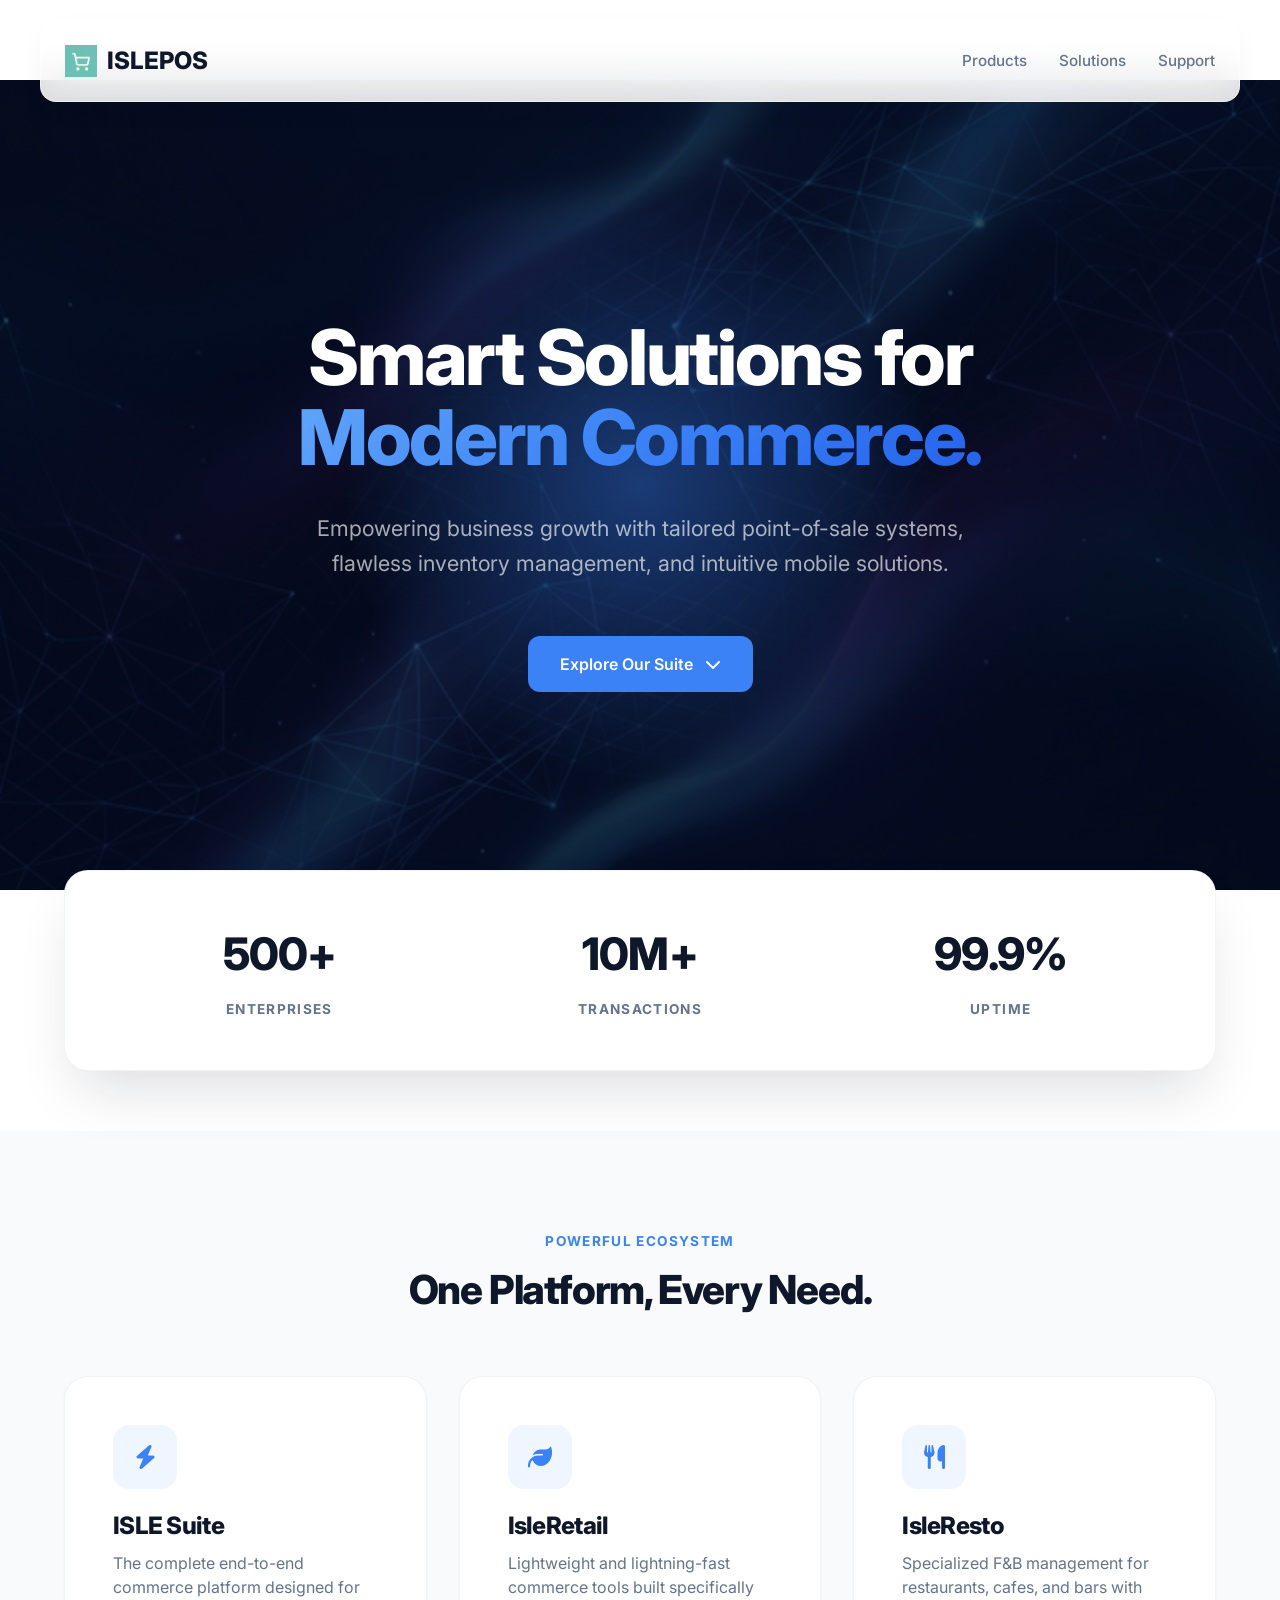
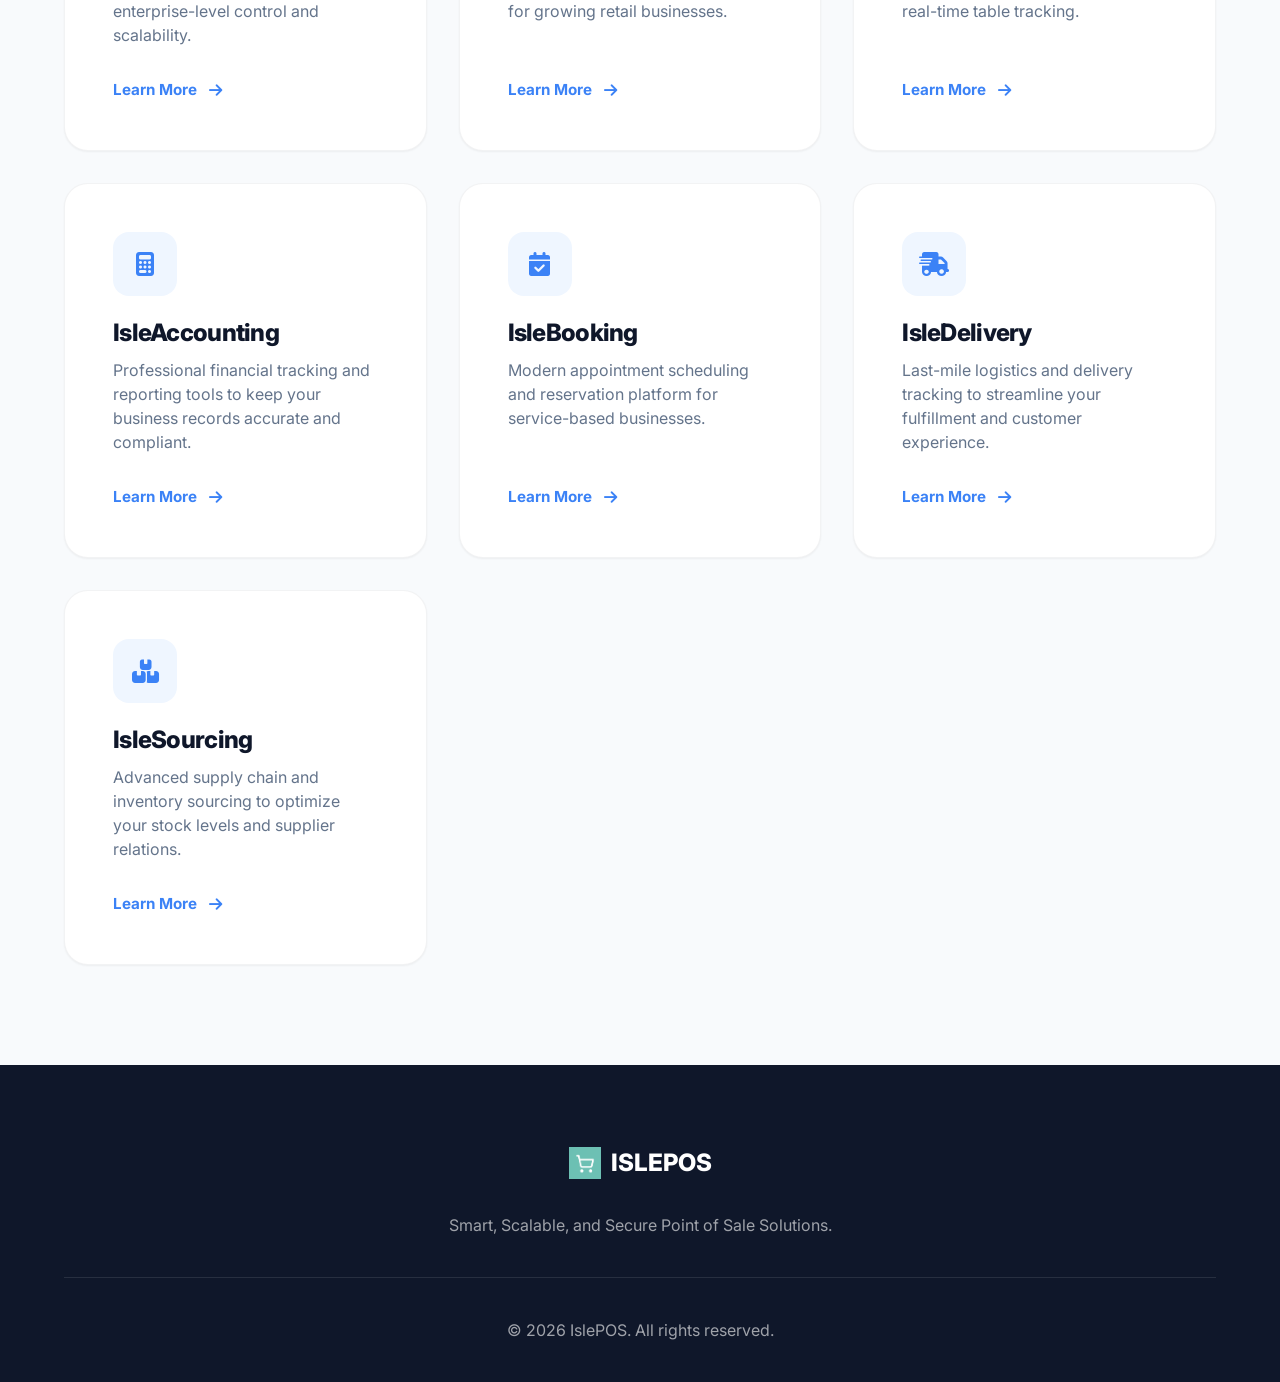
==== commit d3eae887: "chore: fix caching, rename IsleSME to IsleRetail, and update landing page UI" ====
--- a/index.html
+++ b/index.html
@@ -7,14 +7,14 @@
     
     <!-- Primary Meta Tags -->
     <meta name="title" content="IslePOS | Smart Solutions for Modern Commerce">
-    <meta name="description" content="Empowering your business with seamless point-of-sale and retail management tools. Explore IslePOS, IsleSME, and more.">
+    <meta name="description" content="Empowering your business with seamless point-of-sale and retail management tools. Explore IslePOS, IsleRetail, and more.">
     <link rel="canonical" href="https://islepos.com/">
     
     <!-- Open Graph / Facebook -->
     <meta property="og:type" content="website">
     <meta property="og:url" content="https://islepos.com/">
     <meta property="og:title" content="IslePOS | Smart Solutions for Modern Commerce">
-    <meta property="og:description" content="Empowering your business with seamless point-of-sale and retail management tools. Explore IslePOS, IsleSME, and more.">
+    <meta property="og:description" content="Empowering your business with seamless point-of-sale and retail management tools. Explore IslePOS, IsleRetail, and more.">
     <meta property="og:image" content="assets/images/islepos_hero.png">
     
     <!-- Fonts and Icons -->
@@ -25,6 +25,36 @@
     
     <link rel="icon" type="image/png" href="assets/images/logo.png">
     <link rel="stylesheet" href="assets/css/style.css">
+    
+    <!-- Cache Control: Force no-cache and clear storage -->
+    <meta http-equiv="Cache-Control" content="no-cache, no-store, must-revalidate">
+    <meta http-equiv="Pragma" content="no-cache">
+    <meta http-equiv="Expires" content="0">
+    <script>
+        // Aggressively clear all caches and storage to ensure "no sessions" are cached
+        (function() {
+            if ('caches' in window) {
+                caches.keys().then(names => {
+                    names.forEach(name => caches.delete(name));
+                });
+            }
+            // Clear storage
+            localStorage.clear();
+            sessionStorage.clear();
+            
+            // Unregister service workers
+            if ('serviceWorker' in navigator) {
+                navigator.serviceWorker.getRegistrations().then(registrations => {
+                    registrations.forEach(reg => reg.unregister());
+                });
+            }
+            
+            // Clear cookies (optional but thorough)
+            document.cookie.split(";").forEach(function(c) { 
+                document.cookie = c.replace(/^ +/, "").replace(/=.*/, "=;expires=" + new Date().toUTCString() + ";path=/"); 
+            });
+        })();
+    </script>
 </head>
 <body class="home-page">
 
@@ -45,9 +75,30 @@
     <section class="hero-section">
         <img src="assets/images/hero-bg.png" alt="" class="hero-bg">
         <div class="container hero-content">
-            <h1>Smart Solutions for Modern Commerce.</h1>
+            <h1>Smart Solutions for <br><span class="gradient-text">Modern Commerce.</span></h1>
             <p class="subtitle">Empowering business growth with tailored point-of-sale systems, flawless inventory management, and intuitive mobile solutions.</p>
-            <a href="#suite" class="cta-btn">Explore Our Suite <i class="fa-solid fa-chevron-down" ></i></a>
+            <div class="hero-btns">
+                <a href="#suite" class="cta-btn">Explore Our Suite <i class="fa-solid fa-chevron-down"></i></a>
+            </div>
+        </div>
+    </section>
+
+    <section class="trust-bar">
+        <div class="container">
+            <div class="stats-grid">
+                <div class="stat-item">
+                    <span class="stat-number">500+</span>
+                    <span class="stat-label">Enterprises</span>
+                </div>
+                <div class="stat-item">
+                    <span class="stat-number">10M+</span>
+                    <span class="stat-label">Transactions</span>
+                </div>
+                <div class="stat-item">
+                    <span class="stat-number">99.9%</span>
+                    <span class="stat-label">Uptime</span>
+                </div>
+            </div>
         </div>
     </section>
 
@@ -65,11 +116,11 @@
                     <span class="learn-more">Learn More <i class="fa-solid fa-arrow-right"></i></span>
                 </a>
                 
-                <!-- IsleSME -->
-                <a href="/islesme.html" class="card">
+                <!-- IsleRetail -->
+                <a href="/isleretail.html" class="card">
                     <div class="icon-box"><i class="fa-solid fa-leaf"></i></div>
-                    <h3>IsleSME</h3>
-                    <p>Lightweight and lightning-fast commerce tools built specifically for growing small and medium businesses.</p>
+                    <h3>IsleRetail</h3>
+                    <p>Lightweight and lightning-fast commerce tools built specifically for growing retail businesses.</p>
                     <span class="learn-more">Learn More <i class="fa-solid fa-arrow-right"></i></span>
                 </a>
 
@@ -128,5 +179,44 @@
         </div>
     </footer>
 
+    <script>
+        // Modern UI interactions
+        document.addEventListener('DOMContentLoaded', () => {
+            const nav = document.querySelector('nav');
+            
+            // Handle navigation scroll state
+            window.addEventListener('scroll', () => {
+                if (window.scrollY > 50) {
+                    nav.classList.add('scrolled');
+                } else {
+                    nav.classList.remove('scrolled');
+                }
+            });
+
+            // Intersection Observer for reveal animations
+            const observerOptions = {
+                threshold: 0.1,
+                rootMargin: '0px 0px -50px 0px'
+            };
+
+            const observer = new IntersectionObserver((entries) => {
+                entries.forEach(entry => {
+                    if (entry.isIntersecting) {
+                        entry.target.style.opacity = '1';
+                        entry.target.style.transform = 'translateY(0)';
+                        observer.unobserve(entry.target);
+                    }
+                });
+            }, observerOptions);
+
+            // Apply reveal to sections
+            document.querySelectorAll('.card, .section-title, .section-tag').forEach(el => {
+                el.style.opacity = '0';
+                el.style.transform = 'translateY(30px)';
+                el.style.transition = 'all 0.8s cubic-bezier(0.16, 1, 0.3, 1)';
+                observer.observe(el);
+            });
+        });
+    </script>
 </body>
 </html>
--- a/assets/css/style.css
+++ b/assets/css/style.css
@@ -2,16 +2,43 @@
     --primary: #0f172a;
     --primary-light: #1e293b;
     --accent: #3b82f6;
-    --accent-glow: rgba(59, 130, 246, 0.5);
+    --accent-glow: rgba(59, 130, 246, 0.4);
     --accent-hover: #2563eb;
     --bg: #ffffff;
     --bg-alt: #f8fafc;
     --text: #0f172a;
     --text-muted: #64748b;
-    --glass: rgba(255, 255, 255, 0.7);
-    --glass-border: rgba(255, 255, 255, 0.3);
+    --glass: rgba(255, 255, 255, 0.85);
+    --glass-border: rgba(255, 255, 255, 0.5);
     --header-height: 80px;
-    --transition: all 0.4s cubic-bezier(0.16, 1, 0.3, 1);
+    --transition: all 0.5s cubic-bezier(0.16, 1, 0.3, 1);
+    --radius-lg: 24px;
+    --radius-md: 16px;
+    --shadow-sm: 0 1px 2px rgba(0,0,0,0.05);
+    --shadow-md: 0 10px 30px -10px rgba(15, 23, 42, 0.1);
+    --shadow-lg: 0 30px 60px -15px rgba(15, 23, 42, 0.15);
+}
+
+@keyframes fadeIn {
+    from { opacity: 0; transform: translateY(20px); }
+    to { opacity: 1; transform: translateY(0); }
+}
+
+@keyframes slideIn {
+    from { transform: translateX(-20px); opacity: 0; }
+    to { transform: translateX(0); opacity: 1; }
+}
+
+@keyframes pulse {
+    0% { transform: scale(1); }
+    50% { transform: scale(1.05); }
+    100% { transform: scale(1); }
+}
+
+@keyframes float {
+    0% { transform: translateY(0px); }
+    50% { transform: translateY(-10px); }
+    100% { transform: translateY(0px); }
 }
 
 /* Global Reset & Base */
@@ -62,15 +89,28 @@
 /* Navigation */
 nav {
     position: fixed;
-    top: 0;
-    left: 0;
-    right: 0;
+    top: 20px;
+    left: 50%;
+    transform: translateX(-50%);
+    width: calc(100% - 40px);
+    max-width: 1200px;
     z-index: 1000;
     background: var(--glass);
     backdrop-filter: blur(20px);
     -webkit-backdrop-filter: blur(20px);
-    border-bottom: 1px solid var(--glass-border);
+    border: 1px solid var(--glass-border);
+    border-radius: var(--radius-md);
     transition: var(--transition);
+    box-shadow: var(--shadow-md);
+}
+
+nav.scrolled {
+    top: 0;
+    width: 100%;
+    border-radius: 0;
+    border-top: none;
+    border-left: none;
+    border-right: none;
 }
 
 .nav-container {
@@ -119,8 +159,8 @@
 /* Hero Section */
 .hero-section {
     position: relative;
-    padding: 120px 0 100px;
-    min-height: 80vh;
+    padding: 180px 0 140px;
+    min-height: 90vh;
     display: flex;
     align-items: center;
     background: #020617;
@@ -136,30 +176,54 @@
     width: 100%;
     height: 100%;
     object-fit: cover;
-    opacity: 0.4;
+    opacity: 0.3;
     z-index: 0;
+    filter: saturate(1.2);
+}
+
+/* Subtle glow blob */
+.hero-section::after {
+    content: '';
+    position: absolute;
+    top: 50%;
+    left: 50%;
+    transform: translate(-50%, -50%);
+    width: 600px;
+    height: 600px;
+    background: radial-gradient(circle, var(--accent-glow) 0%, transparent 70%);
+    z-index: 0;
+    pointer-events: none;
 }
 
 .hero-content {
     position: relative;
     z-index: 1;
-    max-width: 800px;
+    max-width: 900px;
     margin: 0 auto;
+    animation: fadeIn 1s ease-out;
 }
 
 .hero-section h1 {
     color: white;
-    font-size: Clamp(2.5rem, 5vw, 4.5rem);
-    margin-bottom: 1.5rem;
+    font-size: Clamp(2.5rem, 6vw, 4.8rem);
+    margin-bottom: 2rem;
+    line-height: 1.05;
+}
+
+.gradient-text {
+    background: linear-gradient(135deg, #60a5fa 0%, #3b82f6 50%, #2563eb 100%);
+    -webkit-background-clip: text;
+    -webkit-text-fill-color: transparent;
 }
 
 .hero-section .subtitle {
-    font-size: 1.25rem;
-    color: rgba(255, 255, 255, 0.7);
-    margin-bottom: 3rem;
-    max-width: 650px;
+    font-size: 1.35rem;
+    color: rgba(255, 255, 255, 0.65);
+    margin-bottom: 3.5rem;
+    max-width: 700px;
     margin-left: auto;
     margin-right: auto;
+    line-height: 1.6;
 }
 
 /* Product Grid */
@@ -227,22 +291,23 @@
 
 .card {
     background: white;
-    border-radius: 24px;
-    padding: 40px;
+    border-radius: var(--radius-lg);
+    padding: 48px;
     text-decoration: none;
     color: inherit;
-    border: 1px solid rgba(0, 0, 0, 0.05);
+    border: 1px solid rgba(15, 23, 42, 0.05);
     transition: var(--transition);
     display: flex;
     flex-direction: column;
     height: 100%;
     position: relative;
+    box-shadow: var(--shadow-sm);
 }
 
 .card:hover {
-    transform: translateY(-10px);
-    box-shadow: 0 30px 60px -15px rgba(15, 23, 42, 0.1);
-    border-color: var(--accent);
+    transform: translateY(-12px);
+    box-shadow: var(--shadow-lg);
+    border-color: rgba(59, 130, 246, 0.2);
 }
 
 .icon-box {
@@ -277,11 +342,21 @@
 }
 
 .card .learn-more {
-    font-weight: 600;
+    font-weight: 700;
     color: var(--accent);
     display: flex;
     align-items: center;
     gap: 12px;
+    font-size: 0.95rem;
+    margin-top: auto;
+}
+
+.card .learn-more i {
+    transition: transform 0.3s ease;
+}
+
+.card:hover .learn-more i {
+    transform: translateX(6px);
 }
 
 .cta-btn i {
@@ -379,6 +454,58 @@
     height: 1px;
     background: rgba(255, 255, 255, 0.1);
     margin: 40px 0;
+}
+
+/* Trust Bar / Stats */
+.trust-bar {
+    padding: 60px 0;
+    background: transparent;
+    position: relative;
+    z-index: 10;
+    margin-top: -80px;
+}
+
+.stats-grid {
+    display: grid;
+    grid-template-columns: repeat(3, 1fr);
+    gap: 2rem;
+    background: white;
+    padding: 50px;
+    border-radius: var(--radius-lg);
+    box-shadow: var(--shadow-lg);
+    border: 1px solid rgba(15, 23, 42, 0.05);
+}
+
+.stat-item {
+    text-align: center;
+}
+
+.stat-number {
+    display: block;
+    font-size: 2.8rem;
+    font-weight: 800;
+    color: var(--primary);
+    margin-bottom: 0.5rem;
+    letter-spacing: -0.02em;
+}
+
+.stat-label {
+    font-size: 0.85rem;
+    text-transform: uppercase;
+    letter-spacing: 0.1em;
+    color: var(--text-muted);
+    font-weight: 700;
+}
+
+@media (max-width: 768px) {
+    .stats-grid {
+        grid-template-columns: 1fr;
+        padding: 40px 20px;
+        margin-top: -60px;
+    }
+    .stat-number {
+        font-size: 2.2rem;
+    }
 }
 
 /* Mobile Adjustments */
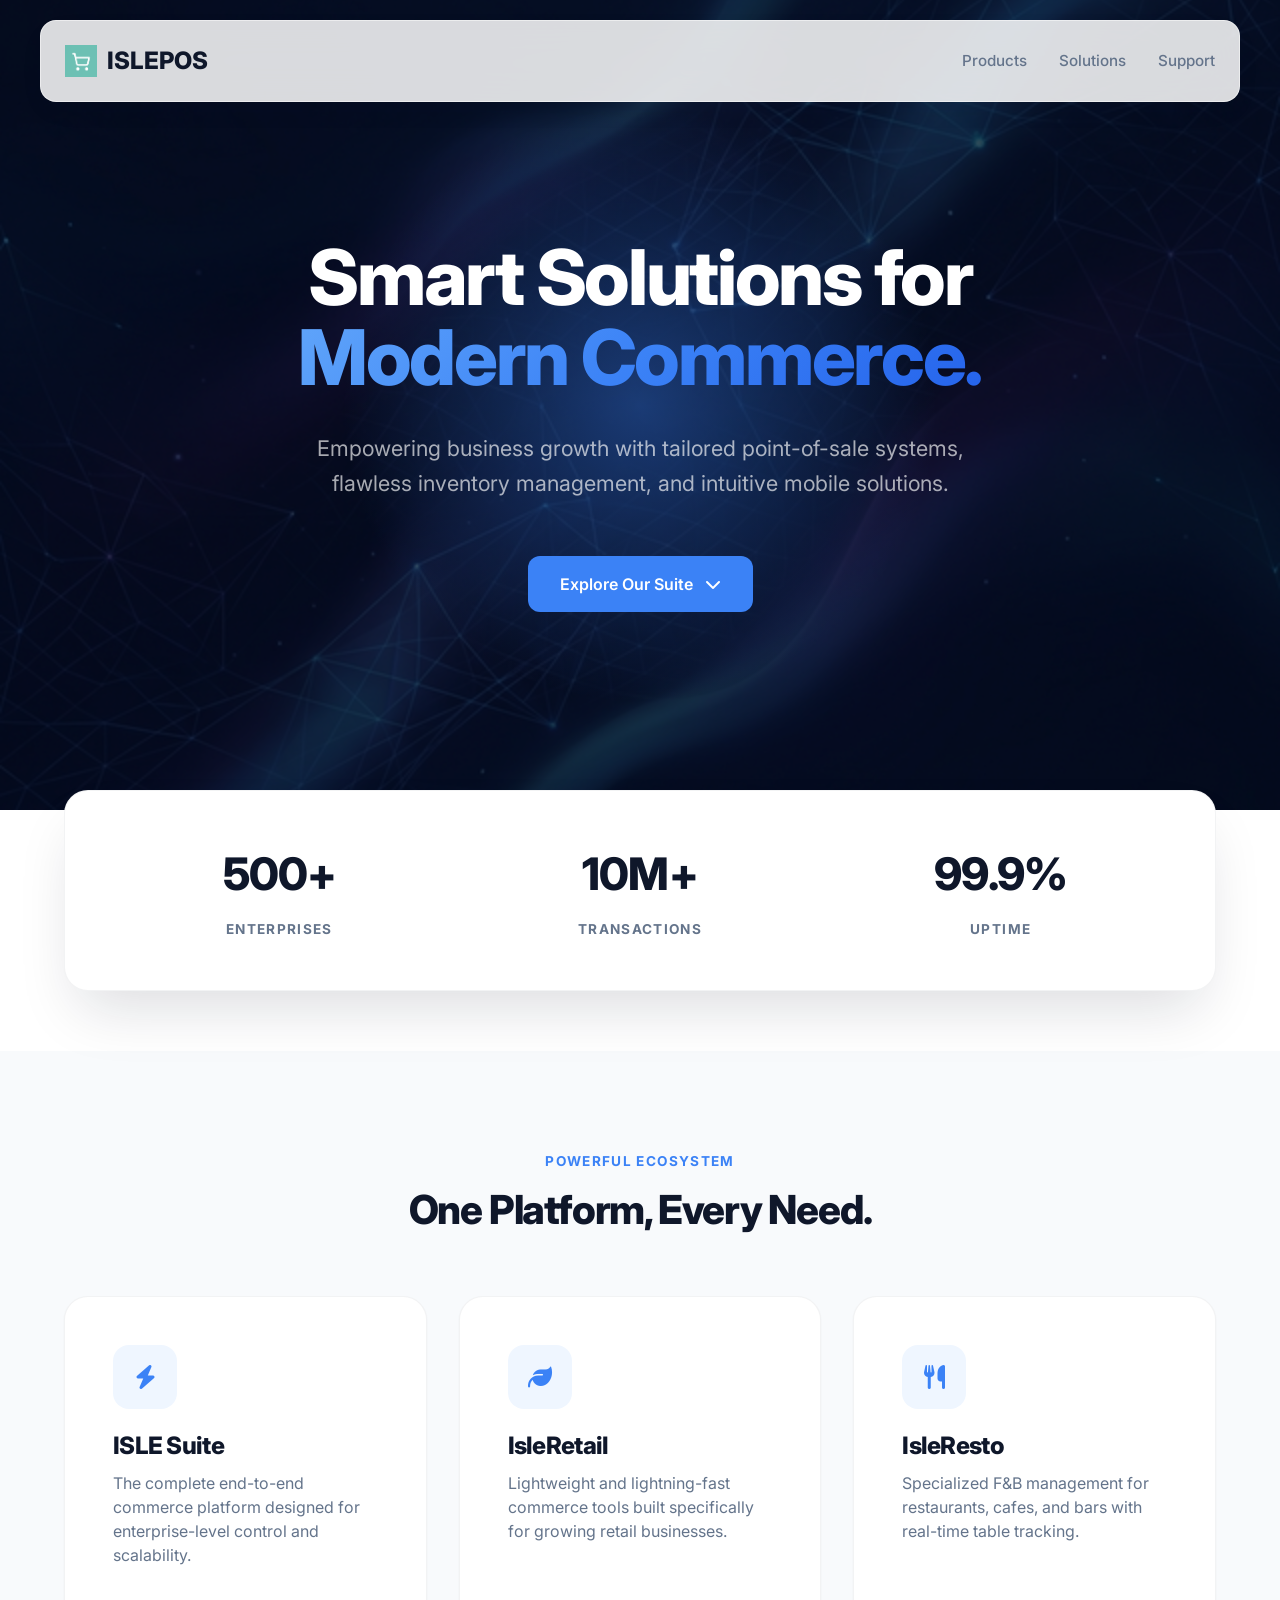
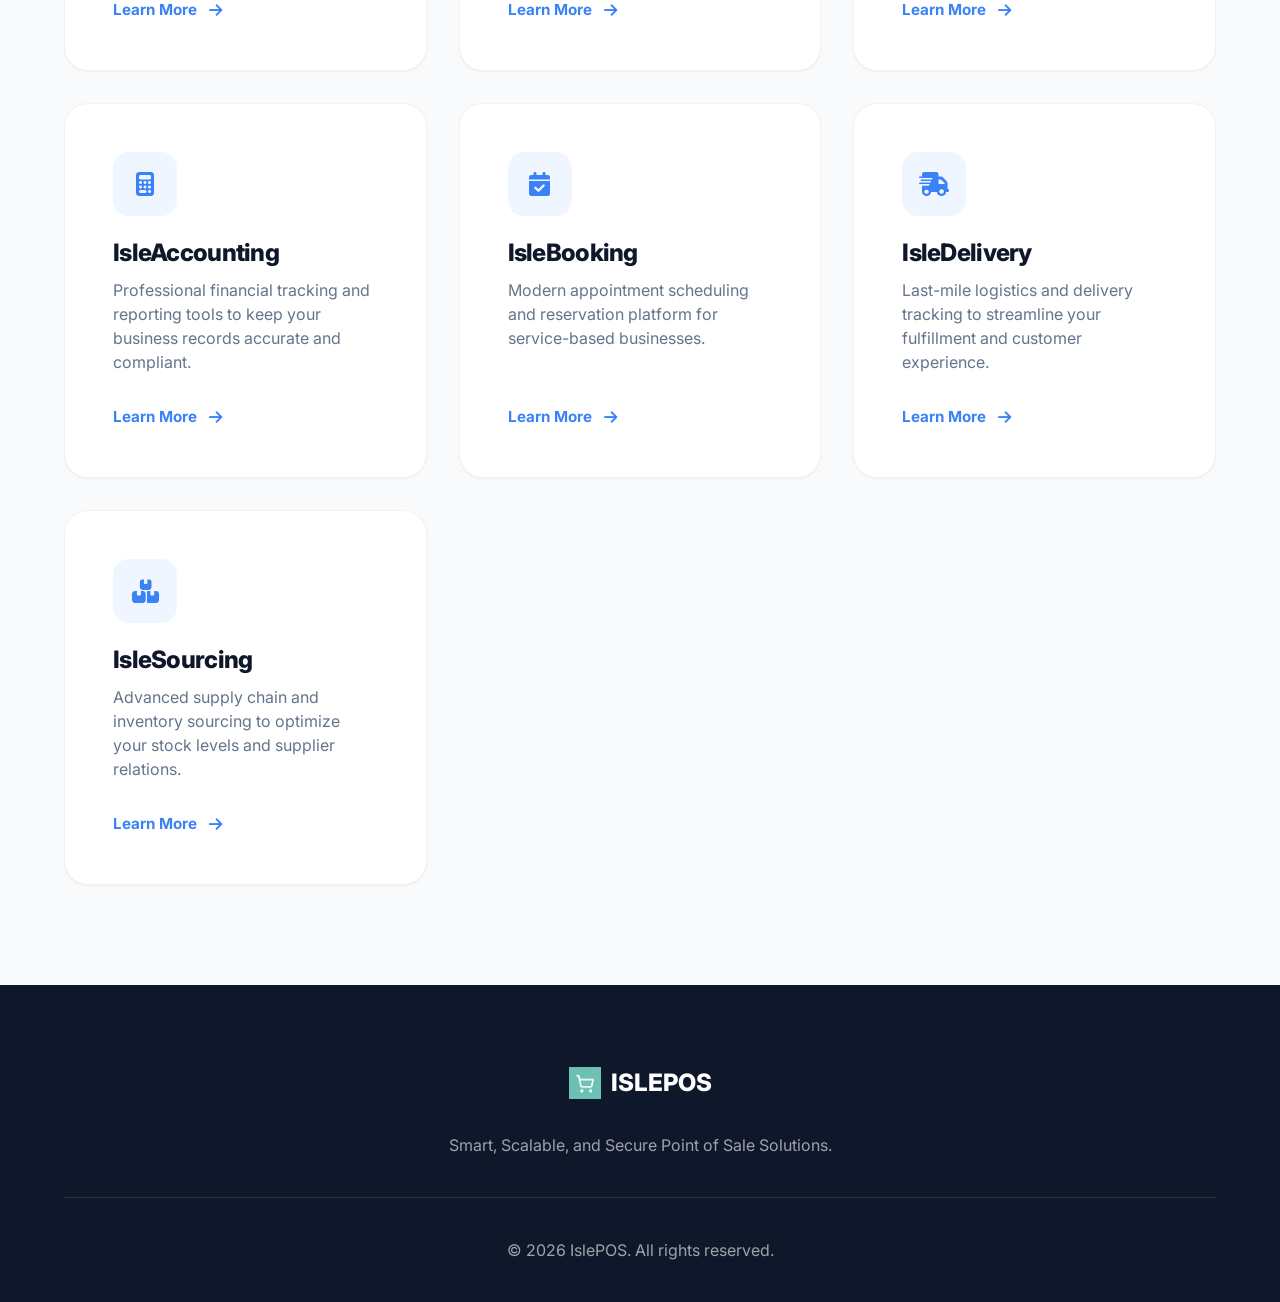
==== commit be273895: "fix: bust CSS cache with ?v=2 to force style update on Cloudflare" ====
--- a/index.html
+++ b/index.html
@@ -24,7 +24,7 @@
     <link rel="stylesheet" href="https://cdnjs.cloudflare.com/ajax/libs/font-awesome/6.4.0/css/all.min.css">
     
     <link rel="icon" type="image/png" href="assets/images/logo.png">
-    <link rel="stylesheet" href="assets/css/style.css">
+    <link rel="stylesheet" href="assets/css/style.css?v=2">
     
     <!-- Cache Control: Force no-cache and clear storage -->
     <meta http-equiv="Cache-Control" content="no-cache, no-store, must-revalidate">
--- a/assets/css/style.css
+++ b/assets/css/style.css
@@ -66,6 +66,11 @@
     padding-top: var(--header-height);
 }
 
+/* Remove padding for home page — hero handles its own spacing */
+body.home-page {
+    padding-top: 0;
+}
+
 /* Explicitly add more breathing room for detail pages */
 body:not(.home-page) {
     padding-top: calc(var(--header-height) + 40px);
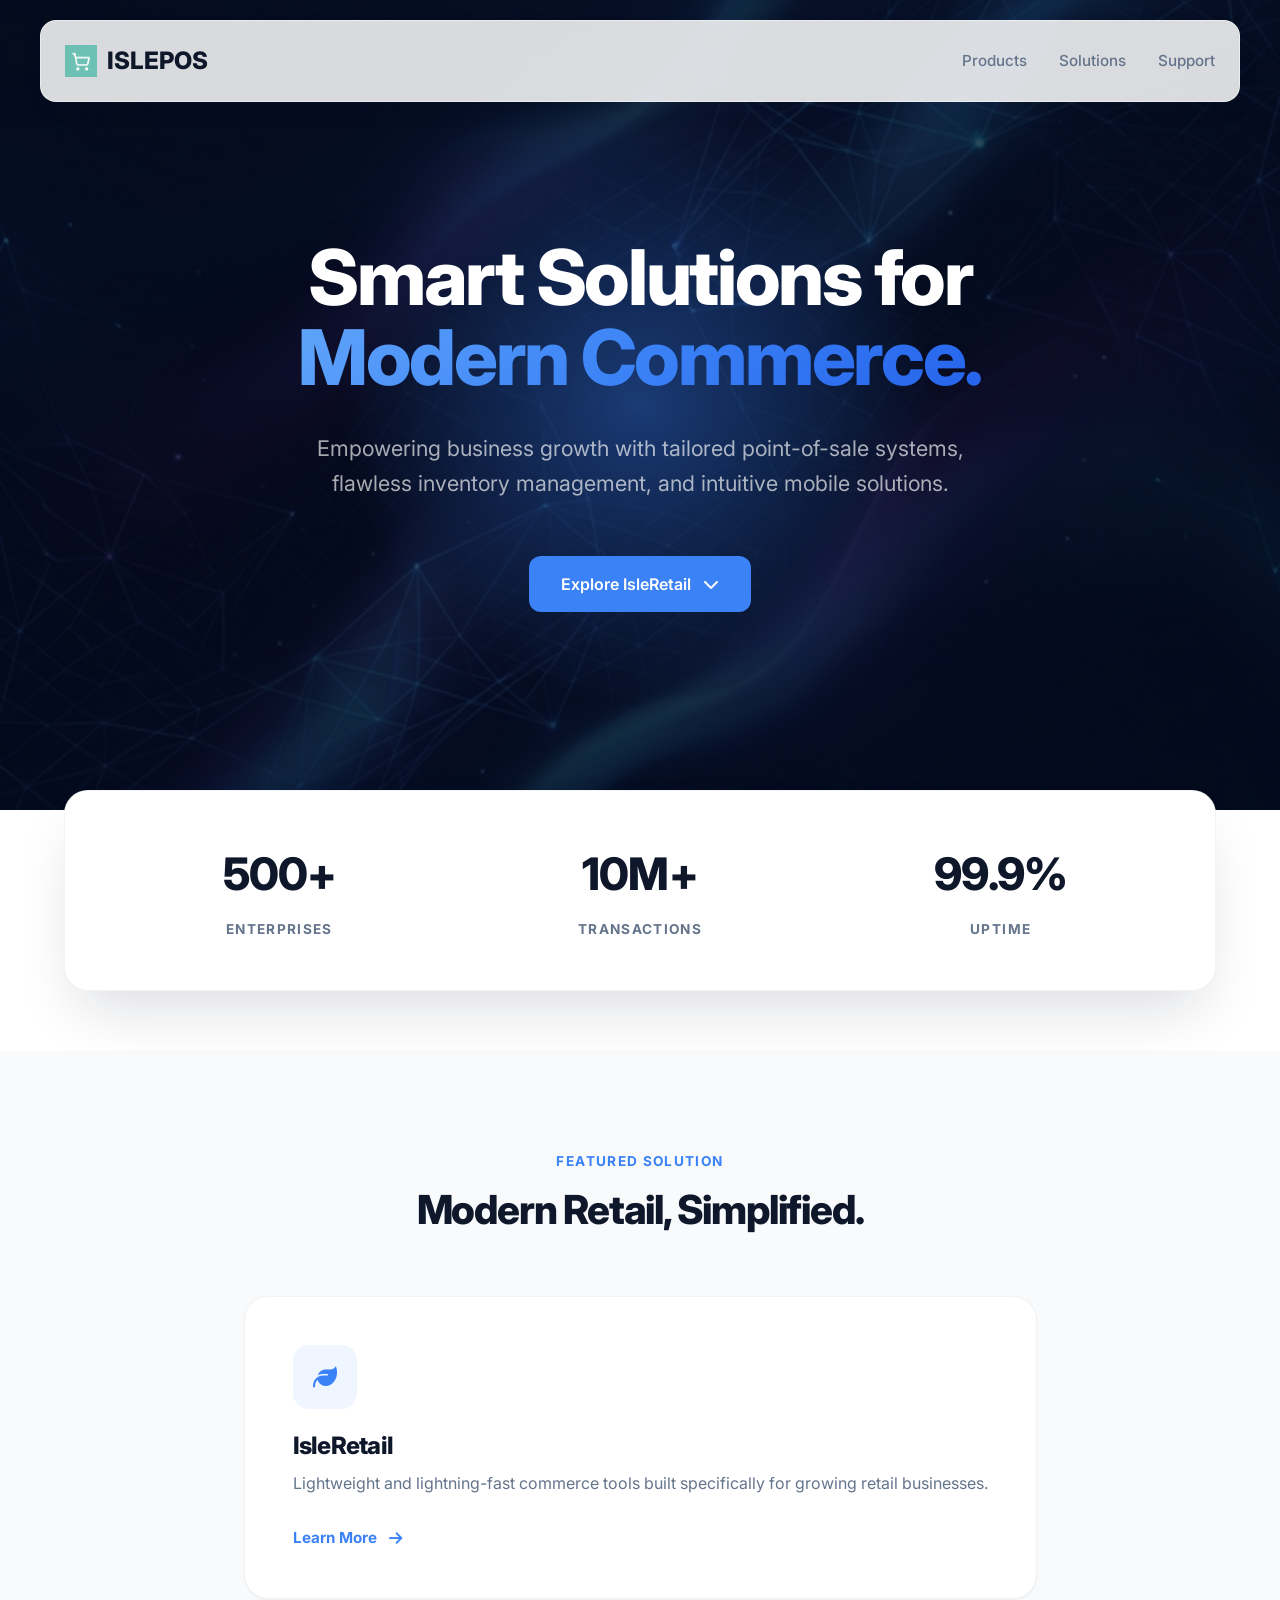
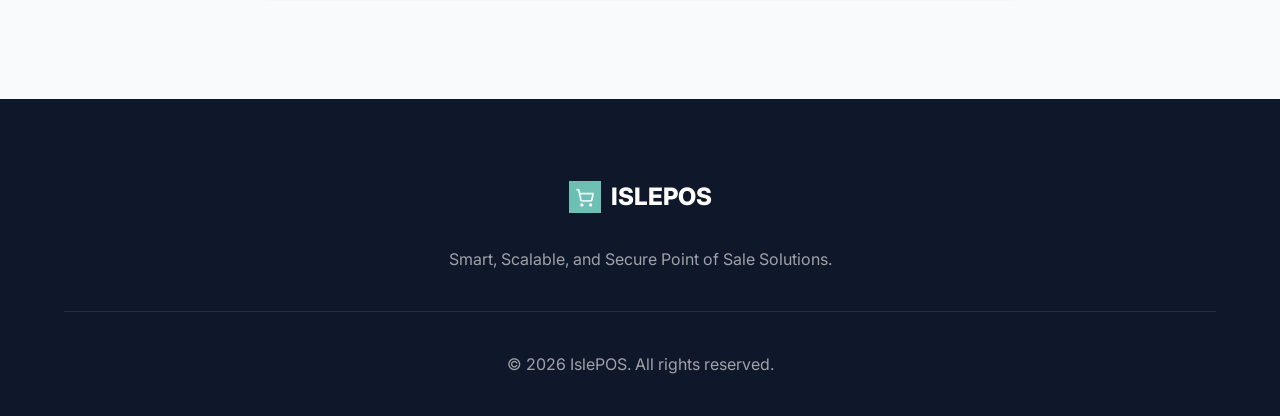
==== commit fd07d447: "feat: disable other product cards, focus home page on IsleRetail" ====
--- a/index.html
+++ b/index.html
@@ -78,7 +78,7 @@
             <h1>Smart Solutions for <br><span class="gradient-text">Modern Commerce.</span></h1>
             <p class="subtitle">Empowering business growth with tailored point-of-sale systems, flawless inventory management, and intuitive mobile solutions.</p>
             <div class="hero-btns">
-                <a href="#suite" class="cta-btn">Explore Our Suite <i class="fa-solid fa-chevron-down"></i></a>
+                <a href="#suite" class="cta-btn">Explore IsleRetail <i class="fa-solid fa-chevron-down"></i></a>
             </div>
         </div>
     </section>
@@ -104,63 +104,15 @@
 
     <section id="suite" class="product-section">
         <div class="container">
-            <span class="section-tag">Powerful Ecosystem</span>
-            <h2 class="section-title">One Platform, Every Need.</h2>
+            <span class="section-tag">Featured Solution</span>
+            <h2 class="section-title">Modern Retail, Simplified.</h2>
             
-            <div class="grid">
-                <!-- ISLE Suite -->
-                <a href="/islepos.html" class="card">
-                    <div class="icon-box"><i class="fa-solid fa-bolt"></i></div>
-                    <h3>ISLE Suite</h3>
-                    <p>The complete end-to-end commerce platform designed for enterprise-level control and scalability.</p>
-                    <span class="learn-more">Learn More <i class="fa-solid fa-arrow-right"></i></span>
-                </a>
-                
+            <div class="grid" style="display: flex; justify-content: center;">
                 <!-- IsleRetail -->
                 <a href="/isleretail.html" class="card">
                     <div class="icon-box"><i class="fa-solid fa-leaf"></i></div>
                     <h3>IsleRetail</h3>
                     <p>Lightweight and lightning-fast commerce tools built specifically for growing retail businesses.</p>
-                    <span class="learn-more">Learn More <i class="fa-solid fa-arrow-right"></i></span>
-                </a>
-
-                <!-- IsleResto -->
-                <a href="/isleresto.html" class="card">
-                    <div class="icon-box"><i class="fa-solid fa-utensils"></i></div>
-                    <h3>IsleResto</h3>
-                    <p>Specialized F&B management for restaurants, cafes, and bars with real-time table tracking.</p>
-                    <span class="learn-more">Learn More <i class="fa-solid fa-arrow-right"></i></span>
-                </a>
-
-                <!-- IsleAccounting -->
-                <a href="/isleaccounting.html" class="card">
-                    <div class="icon-box"><i class="fa-solid fa-calculator"></i></div>
-                    <h3>IsleAccounting</h3>
-                    <p>Professional financial tracking and reporting tools to keep your business records accurate and compliant.</p>
-                    <span class="learn-more">Learn More <i class="fa-solid fa-arrow-right"></i></span>
-                </a>
-
-                <!-- IsleBooking -->
-                <a href="/islebooking.html" class="card">
-                    <div class="icon-box"><i class="fa-solid fa-calendar-check"></i></div>
-                    <h3>IsleBooking</h3>
-                    <p>Modern appointment scheduling and reservation platform for service-based businesses.</p>
-                    <span class="learn-more">Learn More <i class="fa-solid fa-arrow-right"></i></span>
-                </a>
-
-                <!-- IsleDelivery -->
-                <a href="/isledelivery.html" class="card">
-                    <div class="icon-box"><i class="fa-solid fa-truck-fast"></i></div>
-                    <h3>IsleDelivery</h3>
-                    <p>Last-mile logistics and delivery tracking to streamline your fulfillment and customer experience.</p>
-                    <span class="learn-more">Learn More <i class="fa-solid fa-arrow-right"></i></span>
-                </a>
-
-                <!-- IsleSourcing -->
-                <a href="/islesourcing.html" class="card">
-                    <div class="icon-box"><i class="fa-solid fa-boxes-stacked"></i></div>
-                    <h3>IsleSourcing</h3>
-                    <p>Advanced supply chain and inventory sourcing to optimize your stock levels and supplier relations.</p>
                     <span class="learn-more">Learn More <i class="fa-solid fa-arrow-right"></i></span>
                 </a>
             </div>
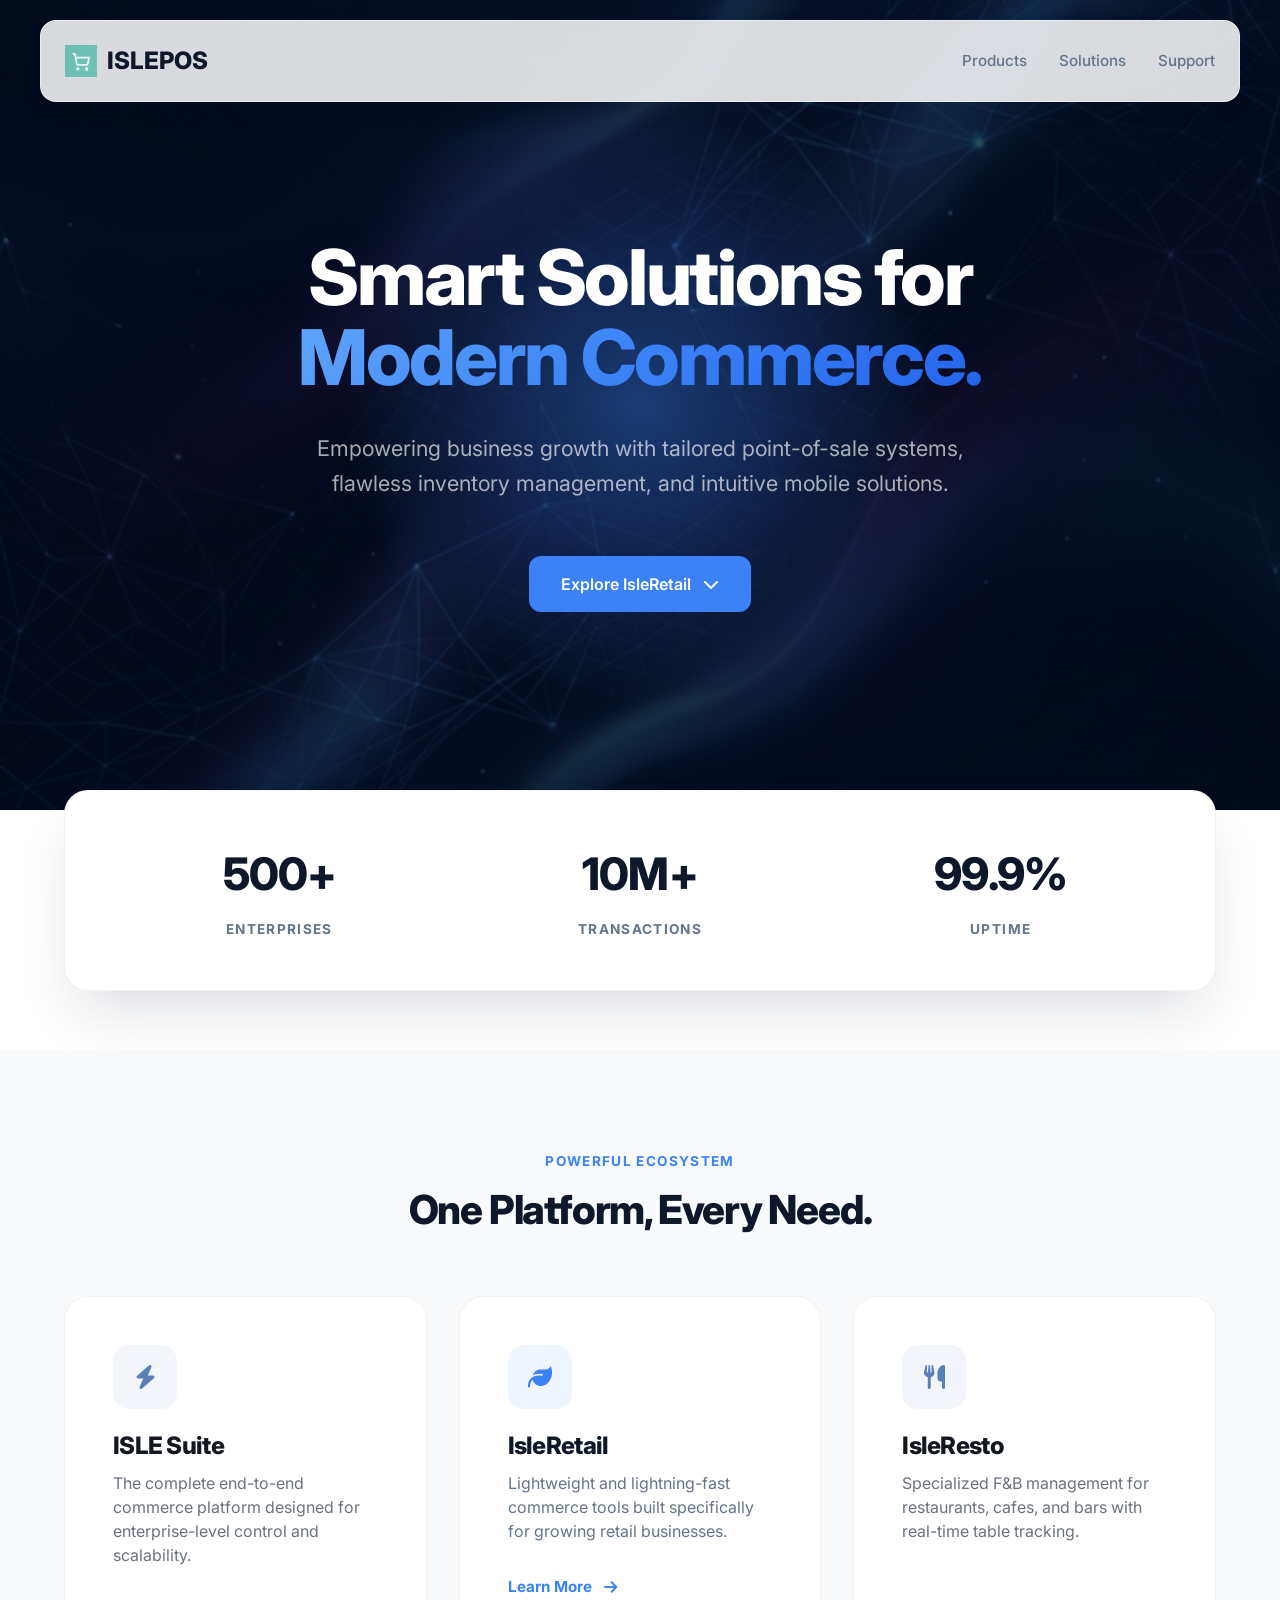
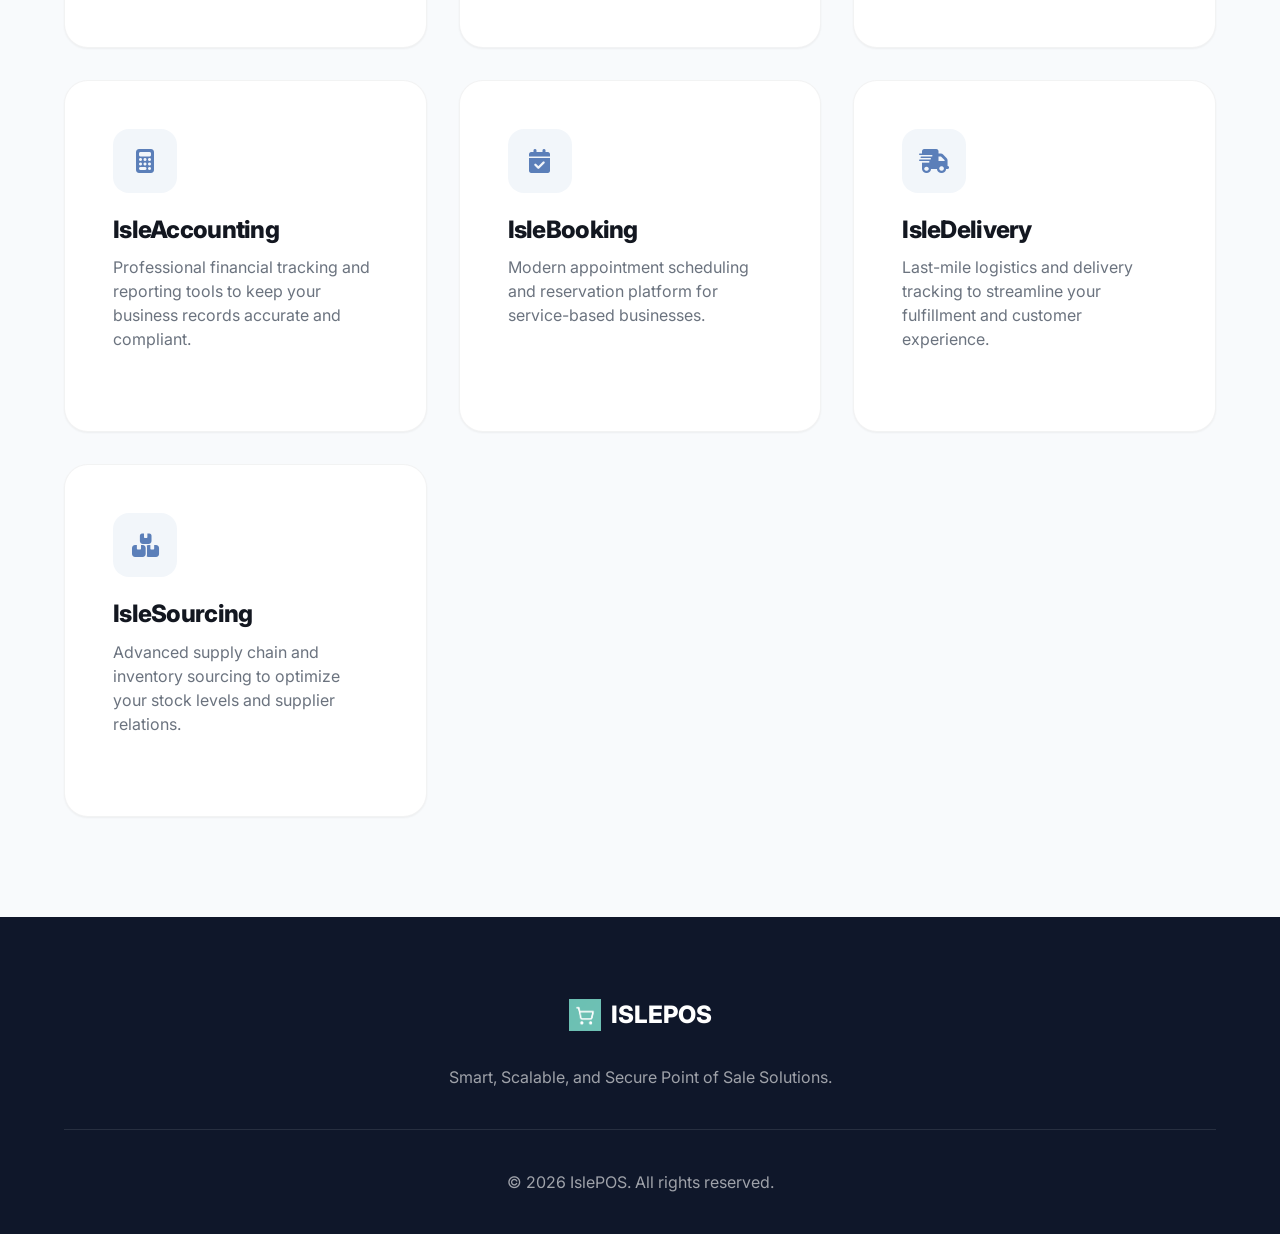
==== commit ddea2fcb: "feat: restore product cards with disabled state, keep IsleRetail active" ====
--- a/index.html
+++ b/index.html
@@ -104,15 +104,63 @@
 
     <section id="suite" class="product-section">
         <div class="container">
-            <span class="section-tag">Featured Solution</span>
-            <h2 class="section-title">Modern Retail, Simplified.</h2>
-            
-            <div class="grid" style="display: flex; justify-content: center;">
+            <span class="section-tag">Powerful Ecosystem</span>
+            <h2 class="section-title">One Platform, Every Need.</h2>
+            
+            <div class="grid">
+                <!-- ISLE Suite -->
+                <a href="#" class="card disabled">
+                    <div class="icon-box"><i class="fa-solid fa-bolt"></i></div>
+                    <h3>ISLE Suite</h3>
+                    <p>The complete end-to-end commerce platform designed for enterprise-level control and scalability.</p>
+                    <span class="learn-more">Learn More <i class="fa-solid fa-arrow-right"></i></span>
+                </a>
+                
                 <!-- IsleRetail -->
                 <a href="/isleretail.html" class="card">
                     <div class="icon-box"><i class="fa-solid fa-leaf"></i></div>
                     <h3>IsleRetail</h3>
                     <p>Lightweight and lightning-fast commerce tools built specifically for growing retail businesses.</p>
+                    <span class="learn-more">Learn More <i class="fa-solid fa-arrow-right"></i></span>
+                </a>
+
+                <!-- IsleResto -->
+                <a href="#" class="card disabled">
+                    <div class="icon-box"><i class="fa-solid fa-utensils"></i></div>
+                    <h3>IsleResto</h3>
+                    <p>Specialized F&B management for restaurants, cafes, and bars with real-time table tracking.</p>
+                    <span class="learn-more">Learn More <i class="fa-solid fa-arrow-right"></i></span>
+                </a>
+
+                <!-- IsleAccounting -->
+                <a href="#" class="card disabled">
+                    <div class="icon-box"><i class="fa-solid fa-calculator"></i></div>
+                    <h3>IsleAccounting</h3>
+                    <p>Professional financial tracking and reporting tools to keep your business records accurate and compliant.</p>
+                    <span class="learn-more">Learn More <i class="fa-solid fa-arrow-right"></i></span>
+                </a>
+
+                <!-- IsleBooking -->
+                <a href="#" class="card disabled">
+                    <div class="icon-box"><i class="fa-solid fa-calendar-check"></i></div>
+                    <h3>IsleBooking</h3>
+                    <p>Modern appointment scheduling and reservation platform for service-based businesses.</p>
+                    <span class="learn-more">Learn More <i class="fa-solid fa-arrow-right"></i></span>
+                </a>
+
+                <!-- IsleDelivery -->
+                <a href="#" class="card disabled">
+                    <div class="icon-box"><i class="fa-solid fa-truck-fast"></i></div>
+                    <h3>IsleDelivery</h3>
+                    <p>Last-mile logistics and delivery tracking to streamline your fulfillment and customer experience.</p>
+                    <span class="learn-more">Learn More <i class="fa-solid fa-arrow-right"></i></span>
+                </a>
+
+                <!-- IsleSourcing -->
+                <a href="#" class="card disabled">
+                    <div class="icon-box"><i class="fa-solid fa-boxes-stacked"></i></div>
+                    <h3>IsleSourcing</h3>
+                    <p>Advanced supply chain and inventory sourcing to optimize your stock levels and supplier relations.</p>
                     <span class="learn-more">Learn More <i class="fa-solid fa-arrow-right"></i></span>
                 </a>
             </div>
--- a/assets/css/style.css
+++ b/assets/css/style.css
@@ -315,6 +315,17 @@
     border-color: rgba(59, 130, 246, 0.2);
 }
 
+.card.disabled {
+    opacity: 0.5;
+    pointer-events: none;
+    filter: grayscale(0.5);
+    cursor: default;
+}
+
+.card.disabled .learn-more {
+    display: none;
+}
+
 .icon-box {
     width: 64px;
     height: 64px;
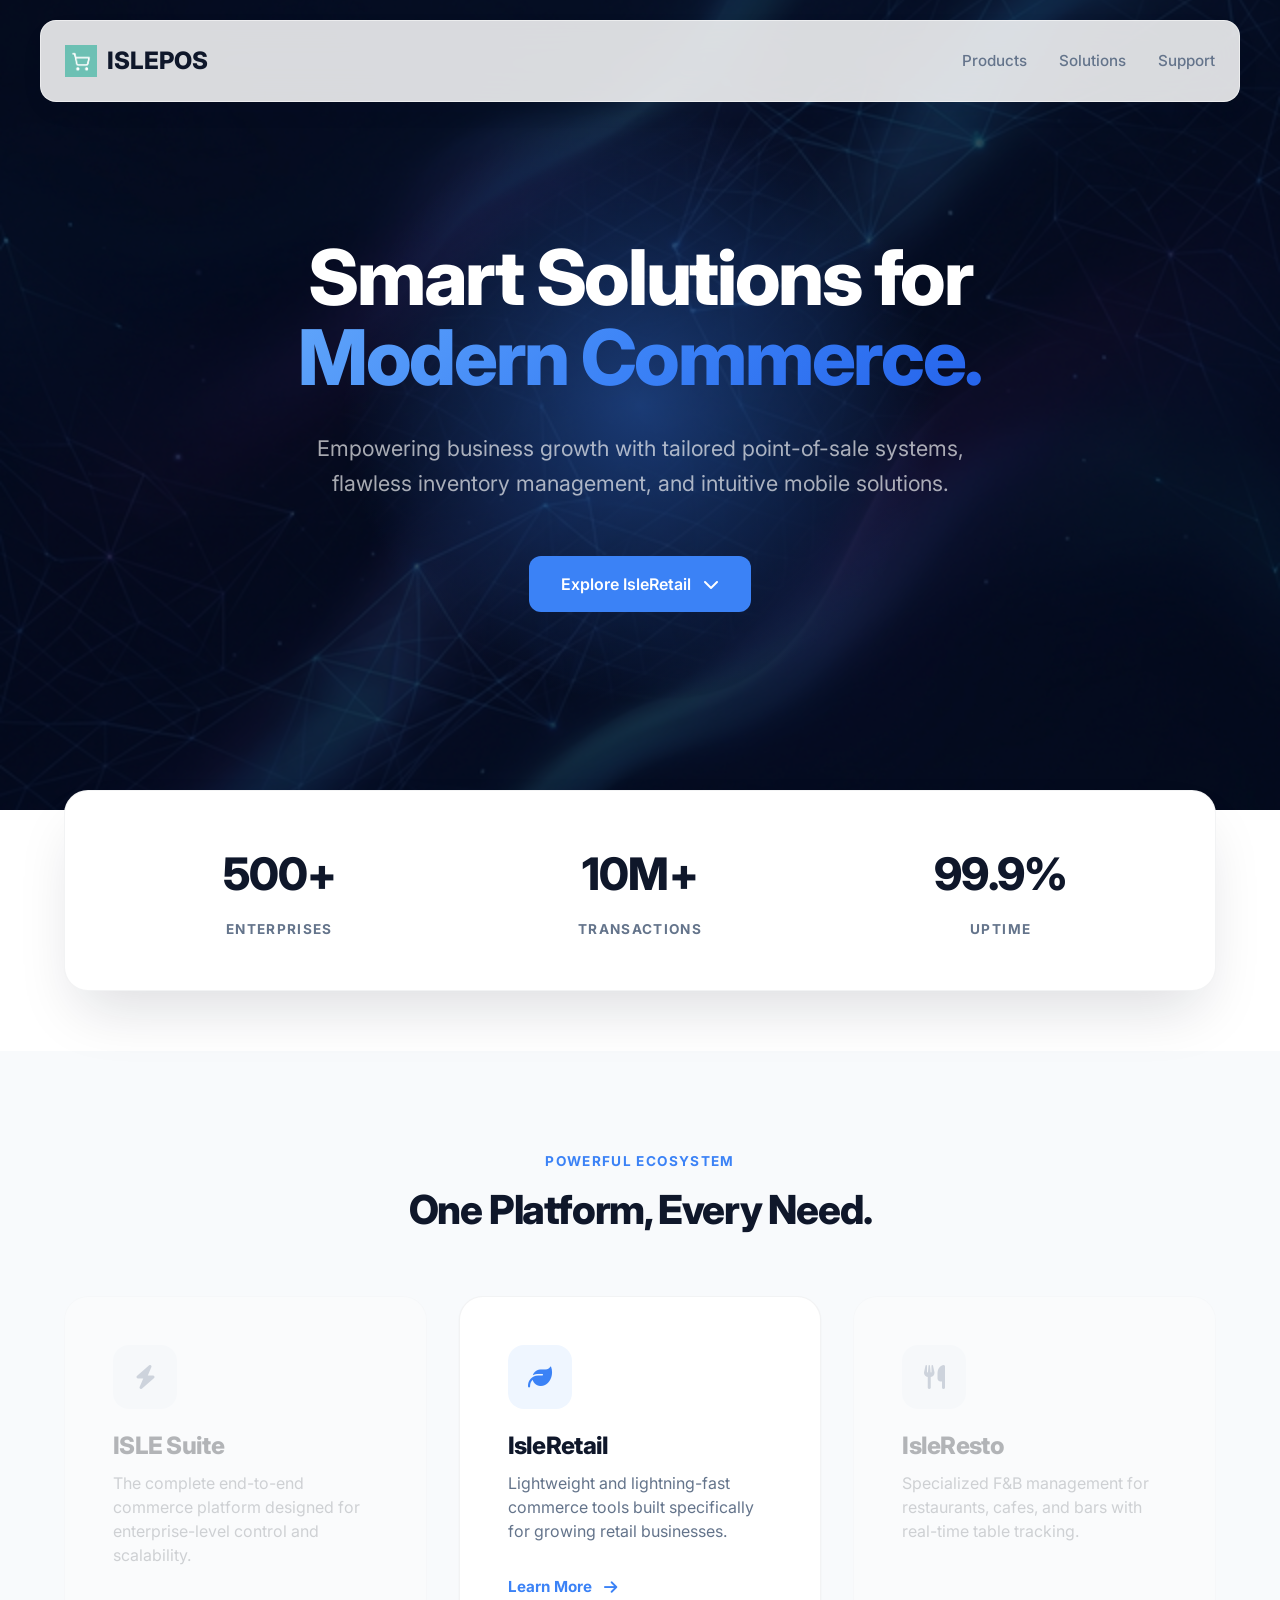
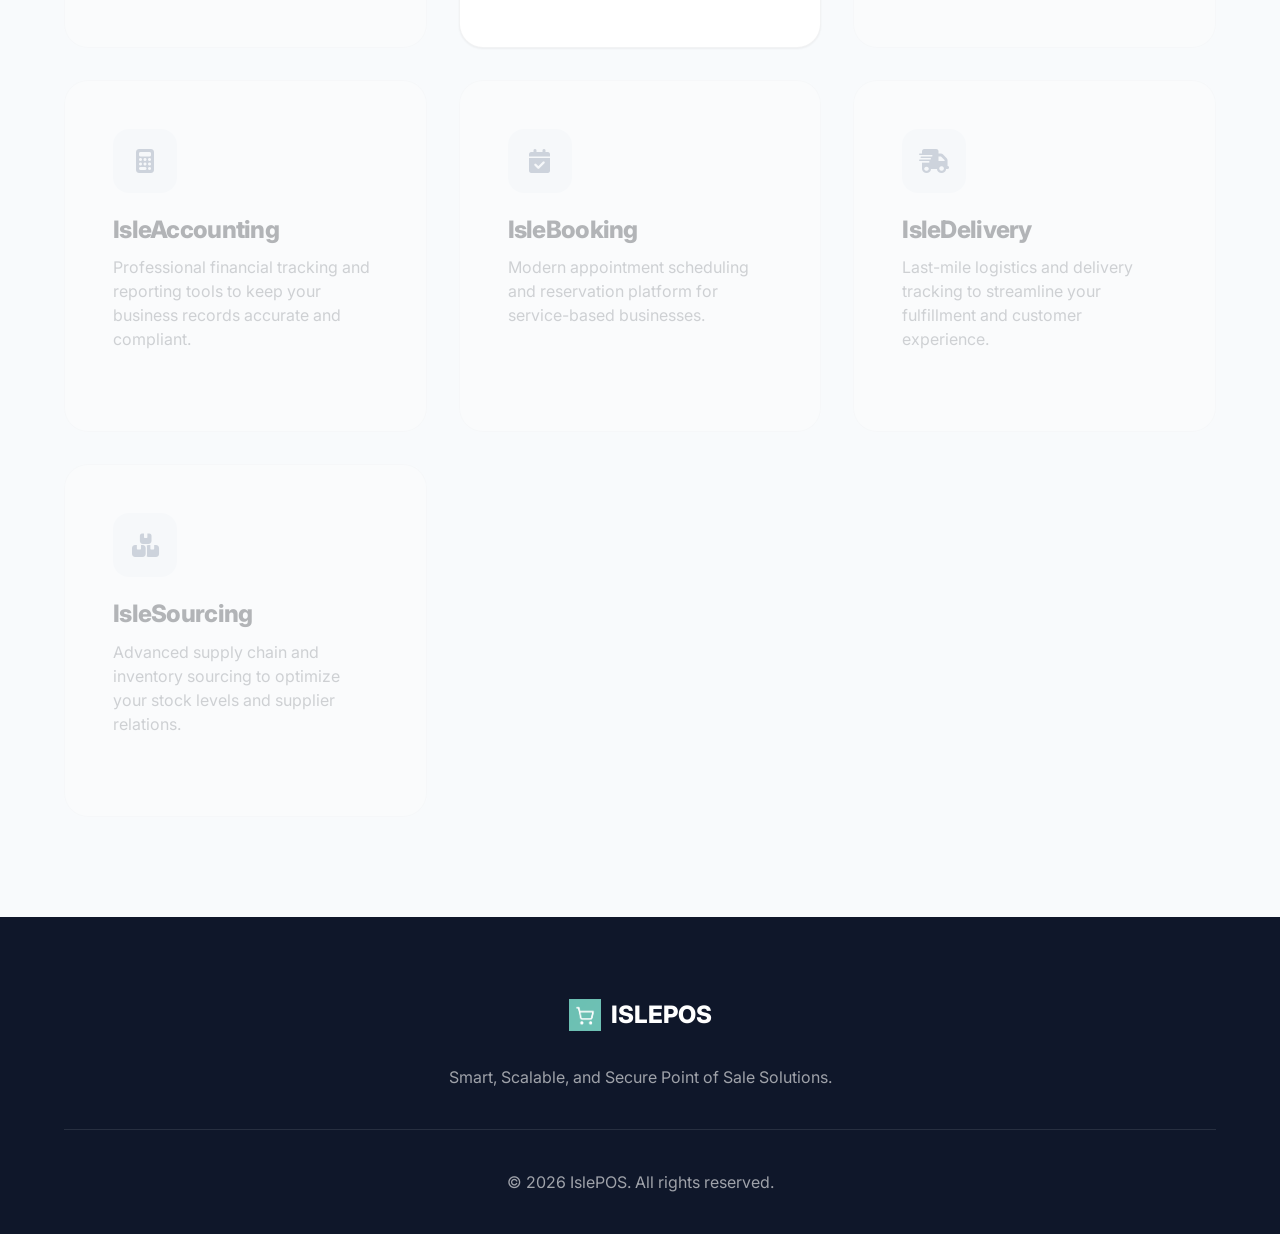
==== commit 046bb8fc: "fix: ensure cards are truly non-clickable and low opacity, bump css version" ====
--- a/index.html
+++ b/index.html
@@ -24,7 +24,7 @@
     <link rel="stylesheet" href="https://cdnjs.cloudflare.com/ajax/libs/font-awesome/6.4.0/css/all.min.css">
     
     <link rel="icon" type="image/png" href="assets/images/logo.png">
-    <link rel="stylesheet" href="assets/css/style.css?v=2">
+    <link rel="stylesheet" href="assets/css/style.css?v=3">
     
     <!-- Cache Control: Force no-cache and clear storage -->
     <meta http-equiv="Cache-Control" content="no-cache, no-store, must-revalidate">
@@ -109,12 +109,12 @@
             
             <div class="grid">
                 <!-- ISLE Suite -->
-                <a href="#" class="card disabled">
+                <div class="card disabled">
                     <div class="icon-box"><i class="fa-solid fa-bolt"></i></div>
                     <h3>ISLE Suite</h3>
                     <p>The complete end-to-end commerce platform designed for enterprise-level control and scalability.</p>
                     <span class="learn-more">Learn More <i class="fa-solid fa-arrow-right"></i></span>
-                </a>
+                </div>
                 
                 <!-- IsleRetail -->
                 <a href="/isleretail.html" class="card">
@@ -125,44 +125,44 @@
                 </a>
 
                 <!-- IsleResto -->
-                <a href="#" class="card disabled">
+                <div class="card disabled">
                     <div class="icon-box"><i class="fa-solid fa-utensils"></i></div>
                     <h3>IsleResto</h3>
                     <p>Specialized F&B management for restaurants, cafes, and bars with real-time table tracking.</p>
                     <span class="learn-more">Learn More <i class="fa-solid fa-arrow-right"></i></span>
-                </a>
+                </div>
 
                 <!-- IsleAccounting -->
-                <a href="#" class="card disabled">
+                <div class="card disabled">
                     <div class="icon-box"><i class="fa-solid fa-calculator"></i></div>
                     <h3>IsleAccounting</h3>
                     <p>Professional financial tracking and reporting tools to keep your business records accurate and compliant.</p>
                     <span class="learn-more">Learn More <i class="fa-solid fa-arrow-right"></i></span>
-                </a>
+                </div>
 
                 <!-- IsleBooking -->
-                <a href="#" class="card disabled">
+                <div class="card disabled">
                     <div class="icon-box"><i class="fa-solid fa-calendar-check"></i></div>
                     <h3>IsleBooking</h3>
                     <p>Modern appointment scheduling and reservation platform for service-based businesses.</p>
                     <span class="learn-more">Learn More <i class="fa-solid fa-arrow-right"></i></span>
-                </a>
+                </div>
 
                 <!-- IsleDelivery -->
-                <a href="#" class="card disabled">
+                <div class="card disabled">
                     <div class="icon-box"><i class="fa-solid fa-truck-fast"></i></div>
                     <h3>IsleDelivery</h3>
                     <p>Last-mile logistics and delivery tracking to streamline your fulfillment and customer experience.</p>
                     <span class="learn-more">Learn More <i class="fa-solid fa-arrow-right"></i></span>
-                </a>
+                </div>
 
                 <!-- IsleSourcing -->
-                <a href="#" class="card disabled">
+                <div class="card disabled">
                     <div class="icon-box"><i class="fa-solid fa-boxes-stacked"></i></div>
                     <h3>IsleSourcing</h3>
                     <p>Advanced supply chain and inventory sourcing to optimize your stock levels and supplier relations.</p>
                     <span class="learn-more">Learn More <i class="fa-solid fa-arrow-right"></i></span>
-                </a>
+                </div>
             </div>
         </div>
     </section>
--- a/assets/css/style.css
+++ b/assets/css/style.css
@@ -316,14 +316,22 @@
 }
 
 .card.disabled {
-    opacity: 0.5;
-    pointer-events: none;
-    filter: grayscale(0.5);
-    cursor: default;
+    opacity: 0.3 !important;
+    pointer-events: none !important;
+    filter: grayscale(0.8) !important;
+    cursor: default !important;
+    transform: none !important;
+    box-shadow: none !important;
+}
+
+.card.disabled:hover {
+    transform: none !important;
+    box-shadow: none !important;
+    border-color: rgba(15, 23, 42, 0.05) !important;
 }
 
 .card.disabled .learn-more {
-    display: none;
+    display: none !important;
 }
 
 .icon-box {
